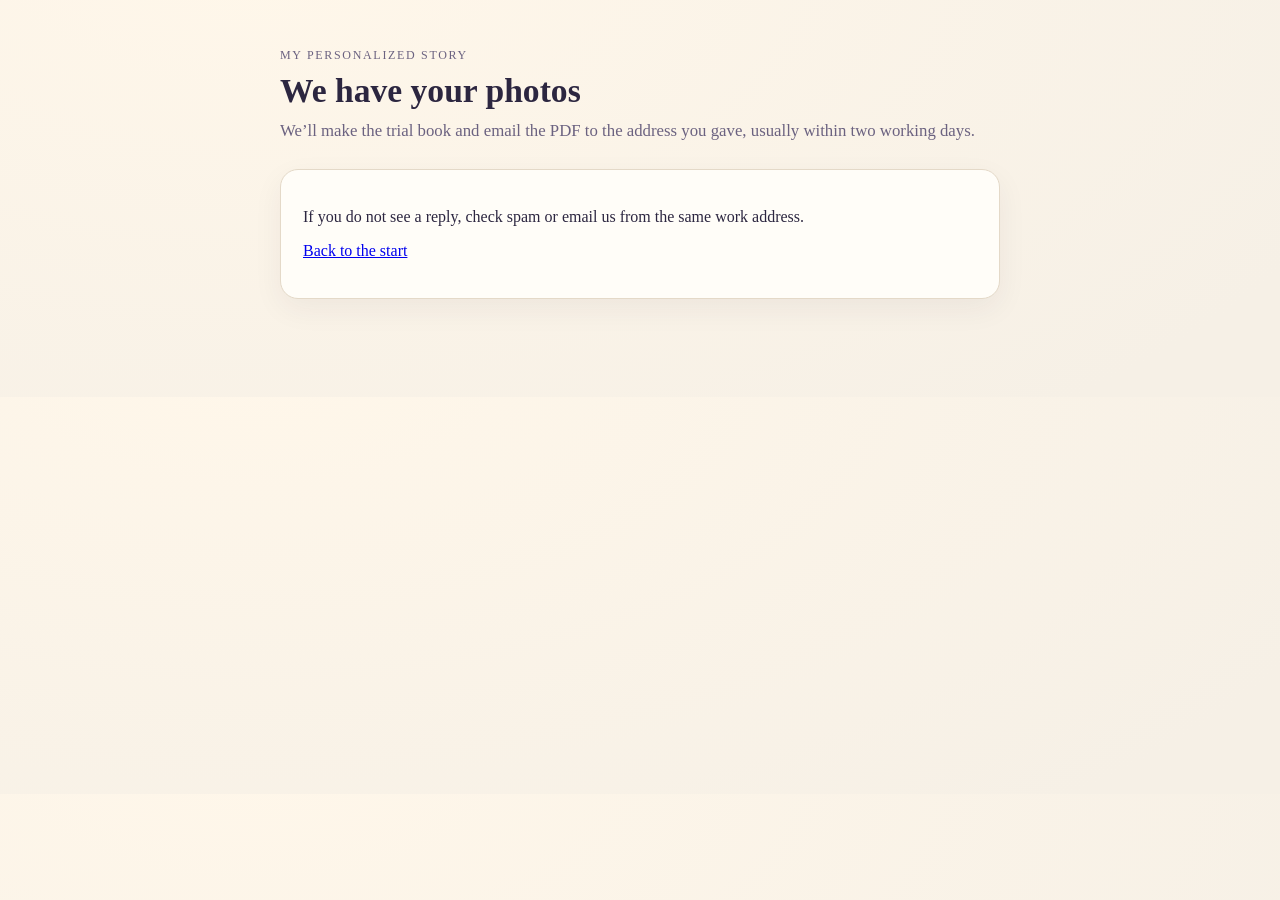
==== thanks.html @ f2f093f8 "Initial commit: personalised story trial form (Forminit)" ====
<!DOCTYPE html>
<html lang="en">
<head>
  <meta charset="UTF-8" />
  <meta name="viewport" content="width=device-width, initial-scale=1" />
  <title>Trial request sent</title>
  <link rel="stylesheet" href="styles.css" />
</head>
<body>
  <main class="wrap">
    <header>
      <p class="eyebrow">My Personalized Story</p>
      <h1>We have your photos</h1>
      <p class="lede">We’ll make the trial book and email the PDF to the address you gave, usually within two working days.</p>
    </header>
    <section class="card">
      <p>If you do not see a reply, check spam or email us from the same work address.</p>
      <p><a href="index.html">Back to the start</a></p>
    </section>
  </main>
</body>
</html>
---- styles.css ----
:root {
  --ink: #2c2640;
  --muted: #6b6280;
  --paper: #f6f0e6;
  --card: #fffdf8;
  --accent: #c45c26;
  --line: #e4d9c8;
}
* { box-sizing: border-box; }
body {
  margin: 0;
  font-family: Georgia, "Times New Roman", serif;
  background: radial-gradient(1200px 600px at 20% -10%, #fff7ea, var(--paper));
  color: var(--ink);
}
.wrap { max-width: 760px; margin: 0 auto; padding: 48px 20px 80px; }
header { margin-bottom: 28px; }
.eyebrow {
  letter-spacing: 0.14em;
  text-transform: uppercase;
  font-size: 0.75rem;
  color: var(--muted);
  margin: 0 0 8px;
}
h1 { font-weight: 700; font-size: 2.1rem; line-height: 1.2; margin: 0 0 10px; }
h2 { font-size: 1.35rem; margin: 0 0 10px; }
.lede { color: var(--muted); font-size: 1.05rem; margin: 0; }
.hint { color: var(--muted); font-size: 0.9rem; margin: -6px 0 16px; }
.card {
  background: var(--card);
  border: 1px solid var(--line);
  border-radius: 18px;
  padding: 22px;
  margin-bottom: 18px;
  box-shadow: 0 10px 30px rgba(44, 38, 64, 0.06);
}
label { display: block; font-size: 0.95rem; margin-bottom: 14px; }
input[type="text"],
input[type="email"],
input[type="file"],
select,
textarea {
  display: block;
  width: 100%;
  margin-top: 6px;
  padding: 10px 12px;
  border: 1px solid var(--line);
  border-radius: 10px;
  font: inherit;
  background: #fff;
}
textarea { min-height: 90px; resize: vertical; }
.row { display: grid; grid-template-columns: 1fr 1fr; gap: 16px; }
@media (max-width: 560px) {
  .row { grid-template-columns: 1fr; }
}
button {
  background: var(--accent);
  color: #fff;
  border: 0;
  border-radius: 999px;
  padding: 12px 22px;
  font: inherit;
  cursor: pointer;
}
button.secondary {
  background: #fff;
  color: var(--ink);
  border: 1px solid var(--line);
}
button:disabled { opacity: 0.55; cursor: wait; }
.step-nav {
  display: flex;
  flex-wrap: wrap;
  gap: 10px;
  margin: 8px 0 0;
}
.hidden { display: none !important; }
.cover-hero { margin: 8px 0 0; }
.cover-hero img {
  width: 100%;
  max-width: 420px;
  border-radius: 16px;
  border: 1px solid var(--line);
  display: block;
}
.character-card {
  border: 1px solid var(--line);
  border-radius: 14px;
  padding: 14px 14px 4px;
  margin-bottom: 12px;
  background: #fff;
}
.character-card h3 { margin: 0 0 10px; font-size: 1rem; }
.steps { display: grid; gap: 10px; margin: 14px 0 0; padding: 0; list-style: none; }
.steps li {
  background: #fff;
  border: 1px solid var(--line);
  border-radius: 12px;
  padding: 12px 14px;
}
.steps strong { display: block; }
footer {
  margin-top: 28px;
  color: var(--muted);
  font-size: 0.88rem;
}
footer a { color: var(--ink); }
.warn { color: #a33; }
.ok { color: #2f6b3a; }
.hp { position: absolute; left: -9999px; height: 0; overflow: hidden; }
.photo-status.warn { color: #a33; }
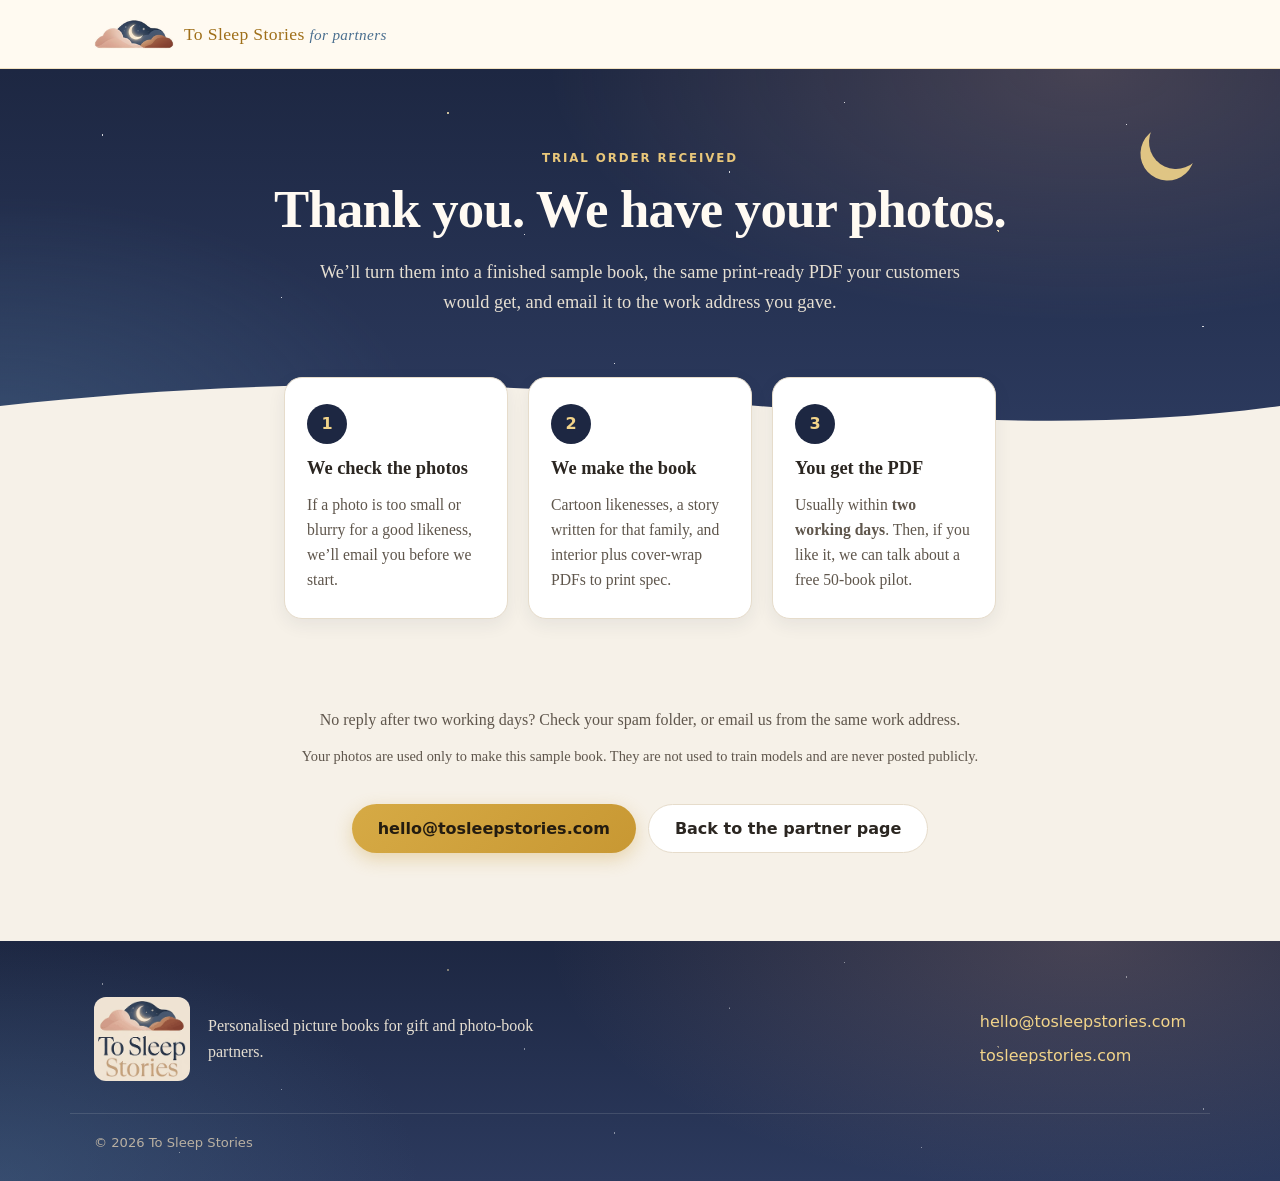
==== commit 15e54ef6: "Redesign as B2B partner pitch + trial page Hero, real sample gallery, how it works, why partner, ful" ====
--- a/thanks.html
+++ b/thanks.html
@@ -3,20 +3,78 @@
 <head>
   <meta charset="UTF-8" />
   <meta name="viewport" content="width=device-width, initial-scale=1" />
-  <title>Trial request sent</title>
+  <title>Trial order received | To Sleep Stories</title>
+  <meta name="robots" content="noindex" />
+  <meta name="theme-color" content="#1d2742" />
+  <link rel="icon" type="image/png" href="assets/logo.png" />
   <link rel="stylesheet" href="styles.css" />
 </head>
 <body>
-  <main class="wrap">
-    <header>
-      <p class="eyebrow">My Personalized Story</p>
-      <h1>We have your photos</h1>
-      <p class="lede">We’ll make the trial book and email the PDF to the address you gave, usually within two working days.</p>
-    </header>
-    <section class="card">
-      <p>If you do not see a reply, check spam or email us from the same work address.</p>
-      <p><a href="index.html">Back to the start</a></p>
+  <header class="topbar">
+    <div class="container topbar-inner">
+      <a class="brand" href="index.html" aria-label="To Sleep Stories for partners">
+        <img src="assets/logo-mark.png" alt="" width="80" height="30" />
+        <span>To Sleep Stories <em>for partners</em></span>
+      </a>
+    </div>
+  </header>
+
+  <main>
+    <section class="hero night thanks-hero">
+      <div class="stars" aria-hidden="true"></div>
+      <div class="container" style="position:relative">
+        <p class="eyebrow eyebrow-light">Trial order received</p>
+        <h1>Thank you. We have your photos.</h1>
+        <p class="hero-lede">We’ll turn them into a finished sample book, the same print-ready PDF your customers would get, and email it to the work address you gave.</p>
+      </div>
+      <svg class="hero-wave" viewBox="0 0 1440 60" preserveAspectRatio="none" aria-hidden="true"><path d="M0 60V28C240 4 480 0 720 18s480 40 720 10v32z" fill="#f6f1e8"/></svg>
+    </section>
+
+    <section class="thanks-steps container">
+      <ol class="steps">
+        <li>
+          <span class="step-num">1</span>
+          <h3>We check the photos</h3>
+          <p>If a photo is too small or blurry for a good likeness, we’ll email you before we start.</p>
+        </li>
+        <li>
+          <span class="step-num">2</span>
+          <h3>We make the book</h3>
+          <p>Cartoon likenesses, a story written for that family, and interior plus cover-wrap PDFs to print spec.</p>
+        </li>
+        <li>
+          <span class="step-num">3</span>
+          <h3>You get the PDF</h3>
+          <p>Usually within <strong>two working days</strong>. Then, if you like it, we can talk about a free 50-book pilot.</p>
+        </li>
+      </ol>
+    </section>
+
+    <section class="section">
+      <div class="container narrow" style="text-align:center">
+        <p class="muted">No reply after two working days? Check your spam folder, or email us from the same work address.</p>
+        <p class="muted small">Your photos are used only to make this sample book. They are not used to train models and are never posted publicly.</p>
+        <div class="thanks-actions">
+          <a class="btn btn-gold" href="mailto:hello@tosleepstories.com?subject=Trial%20order">hello@tosleepstories.com</a>
+          <a class="btn btn-outline" href="index.html">Back to the partner page</a>
+        </div>
+      </div>
     </section>
   </main>
+
+  <footer class="footer night">
+    <div class="stars stars-soft" aria-hidden="true"></div>
+    <div class="container footer-inner">
+      <div class="footer-brand">
+        <img src="assets/logo.png" alt="To Sleep Stories" width="96" height="84" />
+        <p>Personalised picture books for gift and photo-book partners.</p>
+      </div>
+      <div class="footer-links">
+        <a href="mailto:hello@tosleepstories.com">hello@tosleepstories.com</a>
+        <a href="https://tosleepstories.com">tosleepstories.com</a>
+      </div>
+    </div>
+    <p class="container footer-fine">© 2026 To Sleep Stories</p>
+  </footer>
 </body>
 </html>
--- a/styles.css
+++ b/styles.css
@@ -1,112 +1,366 @@
+/* To Sleep Stories: partner pitch + trial page. Plain CSS, no build step.
+   Brand palette from tosleepstories.com (cream, gold, slate blue) plus the logo's night sky. */
 :root {
-  --ink: #2c2640;
-  --muted: #6b6280;
-  --paper: #f6f0e6;
-  --card: #fffdf8;
-  --accent: #c45c26;
-  --line: #e4d9c8;
-}
+  --cream: #f6f1e8;
+  --paper: #fffaf2;
+  --card: #ffffff;
+  --ink: #2b2621;
+  --muted: #5f564c;
+  --gold: #c89833;
+  --gold-deep: #9f6f19;
+  --gold-soft: #f3e6c8;
+  --slate: #4b6f8f;
+  --night: #1d2742;
+  --night-2: #2c3a5e;
+  --rose: #d9a38f;
+  --line: #e6dccb;
+  --radius: 18px;
+  --shadow: 0 18px 40px rgba(29, 39, 66, 0.10);
+  --shadow-sm: 0 6px 18px rgba(29, 39, 66, 0.07);
+  --serif: Georgia, "Times New Roman", serif;
+  --sans: system-ui, -apple-system, "Segoe UI", Roboto, "Helvetica Neue", Arial, sans-serif;
+}
+
 * { box-sizing: border-box; }
+html { scroll-behavior: smooth; scroll-padding-top: 84px; }
+@media (prefers-reduced-motion: reduce) { html { scroll-behavior: auto; } }
 body {
   margin: 0;
-  font-family: Georgia, "Times New Roman", serif;
-  background: radial-gradient(1200px 600px at 20% -10%, #fff7ea, var(--paper));
+  font-family: var(--serif);
+  background: var(--cream);
   color: var(--ink);
-}
-.wrap { max-width: 760px; margin: 0 auto; padding: 48px 20px 80px; }
-header { margin-bottom: 28px; }
+  line-height: 1.6;
+  -webkit-font-smoothing: antialiased;
+}
+img { max-width: 100%; height: auto; display: block; }
+a { color: var(--gold-deep); }
+h1, h2, h3 { line-height: 1.18; margin: 0 0 12px; font-weight: 700; }
+h2 { font-size: clamp(1.7rem, 3.4vw, 2.4rem); color: var(--ink); letter-spacing: -0.01em; }
+h3 { font-size: 1.15rem; }
+p { margin: 0 0 12px; }
+.container { width: 100%; max-width: 1140px; margin: 0 auto; padding: 0 24px; }
+.narrow { max-width: 820px; }
+.small { font-size: 0.9rem; }
+.muted { color: var(--muted); }
+.skip { position: absolute; left: -9999px; }
+.skip:focus { left: 12px; top: 12px; z-index: 200; background: #fff; padding: 8px 12px; border-radius: 8px; }
+:focus-visible { outline: 3px solid var(--gold); outline-offset: 2px; }
+
 .eyebrow {
-  letter-spacing: 0.14em;
+  font-family: var(--sans);
+  letter-spacing: 0.16em;
   text-transform: uppercase;
-  font-size: 0.75rem;
-  color: var(--muted);
-  margin: 0 0 8px;
-}
-h1 { font-weight: 700; font-size: 2.1rem; line-height: 1.2; margin: 0 0 10px; }
-h2 { font-size: 1.35rem; margin: 0 0 10px; }
-.lede { color: var(--muted); font-size: 1.05rem; margin: 0; }
-.hint { color: var(--muted); font-size: 0.9rem; margin: -6px 0 16px; }
-.card {
-  background: var(--card);
-  border: 1px solid var(--line);
-  border-radius: 18px;
-  padding: 22px;
-  margin-bottom: 18px;
-  box-shadow: 0 10px 30px rgba(44, 38, 64, 0.06);
-}
-label { display: block; font-size: 0.95rem; margin-bottom: 14px; }
-input[type="text"],
-input[type="email"],
-input[type="file"],
-select,
-textarea {
-  display: block;
-  width: 100%;
-  margin-top: 6px;
-  padding: 10px 12px;
-  border: 1px solid var(--line);
-  border-radius: 10px;
-  font: inherit;
-  background: #fff;
-}
-textarea { min-height: 90px; resize: vertical; }
-.row { display: grid; grid-template-columns: 1fr 1fr; gap: 16px; }
-@media (max-width: 560px) {
-  .row { grid-template-columns: 1fr; }
-}
-button {
-  background: var(--accent);
-  color: #fff;
+  font-size: 0.74rem;
+  font-weight: 600;
+  color: var(--gold-deep);
+  margin: 0 0 10px;
+}
+.eyebrow-light { color: #e9c77a; }
+
+/* ---- Buttons ---- */
+.btn, button {
+  display: inline-flex;
+  align-items: center;
+  justify-content: center;
+  gap: 8px;
+  font-family: var(--sans);
+  font-weight: 600;
+  font-size: 1rem;
+  line-height: 1.2;
+  padding: 14px 26px;
+  border-radius: 999px;
   border: 0;
-  border-radius: 999px;
-  padding: 12px 22px;
-  font: inherit;
   cursor: pointer;
-}
+  text-decoration: none;
+  transition: transform .15s ease, box-shadow .15s ease, background .15s ease;
+}
+.btn-gold, button {
+  background: linear-gradient(135deg, #d6aa45, var(--gold));
+  color: #241c10;
+  box-shadow: 0 6px 18px rgba(200, 152, 51, 0.32);
+}
+.btn-gold:hover, button:hover { transform: translateY(-1px); box-shadow: 0 10px 24px rgba(200, 152, 51, 0.4); }
+.btn-ghost {
+  background: rgba(255, 255, 255, 0.06);
+  color: #fffaf2;
+  border: 1px solid rgba(255, 250, 242, 0.45);
+}
+.btn-ghost:hover { background: rgba(255, 255, 255, 0.14); }
+.btn-sm { padding: 10px 18px; font-size: 0.9rem; }
 button.secondary {
   background: #fff;
   color: var(--ink);
   border: 1px solid var(--line);
-}
-button:disabled { opacity: 0.55; cursor: wait; }
-.step-nav {
-  display: flex;
-  flex-wrap: wrap;
-  gap: 10px;
-  margin: 8px 0 0;
-}
+  box-shadow: none;
+}
+button:disabled { opacity: 0.55; cursor: wait; transform: none; }
+
+/* ---- Top bar ---- */
+.topbar {
+  position: sticky; top: 0; z-index: 100;
+  background: rgba(255, 250, 242, 0.95);
+  backdrop-filter: blur(10px);
+  border-bottom: 1px solid rgba(200, 152, 51, 0.25);
+}
+.topbar-inner { display: flex; align-items: center; gap: 24px; height: 68px; }
+.brand { display: flex; align-items: center; gap: 10px; text-decoration: none; color: var(--gold-deep); }
+.brand img { height: 30px; width: auto; }
+.brand span { font-size: 1.1rem; letter-spacing: 0.02em; }
+.brand em { font-style: italic; color: var(--slate); font-size: 0.95rem; }
+.topnav { display: flex; gap: 22px; margin-left: auto; font-family: var(--sans); font-size: 0.92rem; }
+.topnav a { color: var(--ink); text-decoration: none; opacity: 0.85; }
+.topnav a:hover { color: var(--gold-deep); opacity: 1; }
+@media (max-width: 860px) {
+  .topnav { display: none; }
+  .topbar .btn-sm { margin-left: auto; }
+}
+.brand span, .topbar .btn-sm { white-space: nowrap; }
+@media (max-width: 480px) {
+  .brand em { display: none; }
+  .topbar-inner { gap: 10px; padding: 0 16px; height: 60px; }
+  .brand { gap: 8px; }
+  .brand img { height: 24px; }
+  .brand span { font-size: 1rem; }
+  .topbar .btn-sm { padding: 8px 14px; font-size: 0.85rem; }
+}
+
+/* ---- Night sections (hero, pilot, footer) ---- */
+.night {
+  position: relative;
+  color: #f5efe4;
+  background:
+    radial-gradient(900px 420px at 85% 0%, rgba(217, 163, 143, 0.22), transparent 60%),
+    radial-gradient(700px 400px at 0% 100%, rgba(75, 111, 143, 0.35), transparent 60%),
+    linear-gradient(180deg, var(--night) 0%, var(--night-2) 100%);
+  overflow: hidden;
+}
+.night h1, .night h2 { color: #fffaf2; }
+.stars {
+  position: absolute; inset: 0; pointer-events: none; opacity: 0.8;
+  background-image:
+    radial-gradient(1.6px 1.6px at 8% 18%, #fff 50%, transparent 51%),
+    radial-gradient(1.2px 1.2px at 22% 62%, #fff 50%, transparent 51%),
+    radial-gradient(1.8px 1.8px at 35% 12%, #f7e3b0 50%, transparent 51%),
+    radial-gradient(1.2px 1.2px at 48% 80%, #fff 50%, transparent 51%),
+    radial-gradient(1.4px 1.4px at 57% 28%, #fff 50%, transparent 51%),
+    radial-gradient(1.2px 1.2px at 66% 9%, #fff 50%, transparent 51%),
+    radial-gradient(2px 2px at 78% 44%, #f7e3b0 50%, transparent 51%),
+    radial-gradient(1.2px 1.2px at 88% 15%, #fff 50%, transparent 51%),
+    radial-gradient(1.5px 1.5px at 94% 70%, #fff 50%, transparent 51%),
+    radial-gradient(1.2px 1.2px at 14% 88%, #fff 50%, transparent 51%),
+    radial-gradient(1.3px 1.3px at 41% 45%, #fff 50%, transparent 51%),
+    radial-gradient(1.1px 1.1px at 72% 86%, #fff 50%, transparent 51%);
+}
+.stars-soft { opacity: 0.45; }
+
+/* ---- Hero ---- */
+.hero { padding: 72px 0 110px; }
+.hero::after { /* crescent moon */
+  content: ""; position: absolute; top: 46px; right: 6%;
+  width: 54px; height: 54px; border-radius: 50%;
+  box-shadow: -12px 8px 0 0 #f2d48a;
+  transform: rotate(-20deg);
+  opacity: 0.9;
+}
+.hero-grid { position: relative; display: grid; grid-template-columns: 1.1fr 0.9fr; gap: 56px; align-items: center; }
+.hero h1 { font-size: clamp(2.1rem, 4.6vw, 3.3rem); letter-spacing: -0.015em; margin-bottom: 18px; }
+.hero-lede { font-size: 1.15rem; color: #e6dfd2; max-width: 36em; margin-bottom: 28px; }
+.cta-row { display: flex; flex-wrap: wrap; gap: 12px; margin-bottom: 28px; }
+.chips { list-style: none; margin: 0; padding: 0; display: flex; flex-wrap: wrap; gap: 8px; font-family: var(--sans); font-size: 0.85rem; }
+.chips li { padding: 6px 12px; border-radius: 999px; background: rgba(255, 250, 242, 0.08); border: 1px solid rgba(233, 199, 122, 0.35); color: #f3e7cf; }
+.hero-art { position: relative; justify-self: center; width: min(440px, 100%); }
+.book {
+  margin: 0; border-radius: 6px 14px 14px 6px; overflow: hidden;
+  box-shadow: -10px 0 0 -4px rgba(0,0,0,0.12) inset, 0 30px 60px rgba(0, 0, 0, 0.45), 0 0 0 1px rgba(255,255,255,0.08);
+  transform: rotate(2deg);
+  position: relative;
+}
+.book::before { /* spine shading */
+  content: ""; position: absolute; inset: 0 auto 0 0; width: 18px;
+  background: linear-gradient(90deg, rgba(0,0,0,0.28), rgba(0,0,0,0)); z-index: 1;
+}
+.cast-card {
+  position: absolute; left: -36px; bottom: -28px;
+  display: flex; align-items: center; gap: 0;
+  background: var(--paper); color: var(--ink);
+  border-radius: 999px; padding: 8px 18px 8px 8px;
+  box-shadow: 0 14px 30px rgba(0,0,0,0.3);
+  font-family: var(--sans); font-size: 0.85rem; line-height: 1.25;
+}
+.cast-card img { width: 48px; height: 48px; border-radius: 50%; border: 3px solid var(--paper); margin-right: -10px; object-fit: cover; }
+.cast-card span { margin-left: 20px; font-weight: 600; }
+.cast-card small { font-weight: 400; color: var(--muted); }
+.hero-wave { position: absolute; left: 0; right: 0; bottom: -1px; width: 100%; height: 60px; }
+
+@media (max-width: 560px) {
+  .cta-row .btn { flex: 1 1 100%; }
+}
+@media (max-width: 900px) {
+  .hero { padding: 48px 0 96px; }
+  .hero-grid { grid-template-columns: 1fr; gap: 48px; }
+  .hero-art { width: min(360px, 88%); }
+  .cast-card { left: -14px; }
+  .hero::after { top: 22px; right: 22px; width: 40px; height: 40px; box-shadow: -9px 6px 0 0 #f2d48a; }
+}
+
+/* ---- Sections ---- */
+.section { padding: 88px 0; }
+.section-alt { background: var(--paper); border-top: 1px solid var(--line); border-bottom: 1px solid var(--line); }
+.section-head { max-width: 720px; margin: 0 auto 44px; text-align: center; }
+.section-head h2::after {
+  content: ""; display: block; width: 56px; height: 2px; background: var(--gold); margin: 16px auto 0; border-radius: 2px;
+}
+.section-lede { color: var(--muted); font-size: 1.08rem; }
+@media (max-width: 640px) { .section { padding: 64px 0; } .section-head { margin-bottom: 32px; } }
+
+/* ---- Samples ---- */
+.likeness {
+  display: grid; grid-template-columns: 0.85fr 1.15fr; gap: 40px; align-items: center;
+  background: var(--card); border: 1px solid var(--line); border-radius: var(--radius);
+  padding: 32px; box-shadow: var(--shadow-sm); margin-bottom: 40px;
+}
+.likeness-row { list-style: none; margin: 0; padding: 0; display: grid; grid-template-columns: repeat(3, 1fr); gap: 16px; }
+.likeness-row li { text-align: center; font-family: var(--sans); font-size: 0.85rem; color: var(--muted); }
+.likeness-row img { border-radius: 16px; border: 1px solid var(--line); margin-bottom: 8px; aspect-ratio: 1; object-fit: cover; width: 100%; }
+.spread { margin: 0 0 40px; }
+.spread img { border-radius: 12px; box-shadow: var(--shadow); border: 1px solid var(--line); width: 100%; }
+.spread figcaption, .covers figcaption { font-family: var(--sans); font-size: 0.88rem; color: var(--muted); margin-top: 12px; text-align: center; }
+.covers { list-style: none; margin: 0; padding: 0; display: grid; grid-template-columns: repeat(4, 1fr); gap: 22px; }
+.covers figure { margin: 0; }
+.covers img { border-radius: 4px 10px 10px 4px; box-shadow: var(--shadow); transition: transform .2s ease; }
+.covers img:hover { transform: translateY(-4px) rotate(-0.6deg); }
+@media (max-width: 900px) {
+  .likeness { grid-template-columns: 1fr; gap: 22px; padding: 24px; }
+  .covers { grid-template-columns: repeat(2, 1fr); gap: 16px; }
+}
+
+/* ---- Steps ---- */
+.steps { list-style: none; margin: 0; padding: 0; display: grid; grid-template-columns: repeat(4, 1fr); gap: 20px; counter-reset: s; }
+.steps li { background: var(--card); border: 1px solid var(--line); border-radius: var(--radius); padding: 26px 22px; box-shadow: var(--shadow-sm); position: relative; }
+.steps p { color: var(--muted); margin: 0; font-size: 0.98rem; }
+.step-num {
+  display: inline-grid; place-items: center; width: 40px; height: 40px; border-radius: 50%;
+  background: var(--night); color: #f2d48a; font-family: var(--sans); font-weight: 700; margin-bottom: 14px;
+}
+.note-line { text-align: center; margin: 32px 0 0; font-size: 1.08rem; color: var(--slate); }
+.note-line strong { color: var(--ink); }
+@media (max-width: 960px) { .steps { grid-template-columns: repeat(2, 1fr); } }
+@media (max-width: 560px) { .steps { grid-template-columns: 1fr; } }
+
+/* ---- Features ---- */
+.features { display: grid; grid-template-columns: repeat(3, 1fr); gap: 22px; }
+.features article { padding: 26px; border-radius: var(--radius); background: var(--card); border: 1px solid var(--line); box-shadow: var(--shadow-sm); }
+.features p { color: var(--muted); margin: 0; }
+.f-icon {
+  display: inline-grid; place-items: center; width: 44px; height: 44px; border-radius: 12px;
+  background: var(--gold-soft); color: var(--gold-deep); font-size: 1.25rem; margin-bottom: 14px; font-family: var(--sans);
+}
+@media (max-width: 900px) { .features { grid-template-columns: repeat(2, 1fr); } }
+@media (max-width: 560px) { .features { grid-template-columns: 1fr; } }
+
+/* ---- Fulfilment ---- */
+.options { display: grid; grid-template-columns: 1.15fr 0.85fr; gap: 24px; align-items: stretch; }
+.option { background: var(--card); border: 1px solid var(--line); border-radius: var(--radius); padding: 32px; box-shadow: var(--shadow-sm); }
+.option-main { border: 2px solid var(--gold); }
+.option-tag { display: inline-block; font-family: var(--sans); font-size: 0.75rem; font-weight: 700; letter-spacing: 0.1em; text-transform: uppercase; color: #241c10; background: var(--gold-soft); padding: 4px 10px; border-radius: 999px; }
+.option-tag-muted { background: #e4ebf2; color: #2f4a63; }
+.option h3 { font-size: 1.5rem; margin-top: 6px; }
+.option > p { color: var(--muted); }
+.ticks { list-style: none; padding: 0; margin: 16px 0 0; }
+.ticks li { position: relative; padding-left: 28px; margin-bottom: 10px; }
+.ticks li::before { content: "✓"; position: absolute; left: 0; top: 0; color: var(--gold-deep); font-weight: 700; font-family: var(--sans); }
+.text-link { display: inline-block; margin-top: 10px; font-family: var(--sans); font-weight: 600; text-decoration: none; }
+.text-link:hover { text-decoration: underline; }
+@media (max-width: 820px) { .options { grid-template-columns: 1fr; } .option { padding: 24px; } }
+
+/* ---- Pilot ---- */
+.pilot { padding: 80px 0; }
+.pilot-grid { position: relative; display: grid; grid-template-columns: 0.8fr 1.2fr; gap: 48px; align-items: center; }
+.pilot h2 { font-size: clamp(1.8rem, 3.6vw, 2.6rem); }
+.pilot-lede { color: #e6dfd2; font-size: 1.1rem; }
+.pilot-terms { list-style: none; margin: 0; padding: 26px 30px; background: rgba(255, 250, 242, 0.06); border: 1px solid rgba(233, 199, 122, 0.3); border-radius: var(--radius); }
+.pilot-terms li { padding: 9px 0 9px 28px; position: relative; border-bottom: 1px solid rgba(255, 250, 242, 0.1); color: #f1eadf; }
+.pilot-terms li:last-child { border-bottom: 0; }
+.pilot-terms li::before { content: "☾"; position: absolute; left: 0; top: 9px; color: #f2d48a; }
+.pilot-terms strong { color: #fff; }
+.muted-light { color: #cfc6b8 !important; font-size: 0.95rem; }
+@media (max-width: 820px) { .pilot-grid { grid-template-columns: 1fr; gap: 20px; } .pilot-terms { padding: 18px 20px; } }
+
+/* ---- Privacy ---- */
+.privacy { display: grid; grid-template-columns: 72px 1fr; gap: 28px; max-width: 900px; margin: 0 auto; background: var(--card); border: 1px solid var(--line); border-radius: var(--radius); padding: 40px; box-shadow: var(--shadow-sm); }
+.privacy-badge { width: 72px; height: 72px; border-radius: 20px; display: grid; place-items: center; background: #e4ebf2; color: var(--slate); }
+.privacy-list { padding-left: 20px; margin: 8px 0 14px; }
+.privacy-list li { margin-bottom: 8px; }
+@media (max-width: 640px) { .privacy { grid-template-columns: 1fr; padding: 26px 22px; gap: 14px; } .privacy-badge { width: 56px; height: 56px; } }
+
+/* ---- Trial form ---- */
+.trial-grid { display: grid; grid-template-columns: 0.8fr 1.2fr; gap: 48px; align-items: start; }
+.trial-intro { position: sticky; top: 100px; }
+.mini-steps { margin: 22px 0; padding: 0; list-style: none; counter-reset: m; }
+.mini-steps li { counter-increment: m; position: relative; padding: 0 0 14px 44px; }
+.mini-steps li::before {
+  content: counter(m); position: absolute; left: 0; top: -2px; width: 30px; height: 30px; border-radius: 50%;
+  display: grid; place-items: center; background: var(--gold-soft); color: var(--gold-deep); font-family: var(--sans); font-weight: 700; font-size: 0.9rem;
+}
+.photo-tip { background: #e9eff5; border-left: 4px solid var(--slate); border-radius: 0 12px 12px 0; padding: 14px 18px; }
+.photo-tip p { margin: 4px 0 0; color: #34495c; font-size: 0.95rem; }
+.form-card { background: var(--card); border: 1px solid var(--line); border-radius: 22px; padding: 34px; box-shadow: var(--shadow); }
+.form-title { font-size: 1.4rem; margin-bottom: 20px; }
+@media (max-width: 900px) {
+  .trial-grid { grid-template-columns: 1fr; gap: 28px; }
+  .trial-intro { position: static; }
+  .form-card { padding: 22px 18px; }
+}
+
+label { display: block; font-family: var(--sans); font-size: 0.92rem; font-weight: 600; color: var(--ink); margin-bottom: 16px; }
+input[type="text"], input[type="email"], input[type="file"], select, textarea {
+  display: block; width: 100%; margin-top: 6px; padding: 12px 14px;
+  border: 1px solid #d8ccb8; border-radius: 12px; font: inherit; font-weight: 400;
+  background: #fffdf9; color: var(--ink);
+  transition: border-color .15s, box-shadow .15s;
+}
+input[type="file"] { padding: 10px; background: var(--paper); border-style: dashed; }
+input:focus, select:focus, textarea:focus { outline: none; border-color: var(--gold); box-shadow: 0 0 0 3px rgba(200, 152, 51, 0.22); }
+textarea { min-height: 96px; resize: vertical; }
+.row { display: grid; grid-template-columns: 1fr 1fr; gap: 16px; }
+@media (max-width: 560px) { .row { grid-template-columns: 1fr; gap: 0; } }
+.hint { font-family: var(--sans); color: var(--muted); font-size: 0.86rem; margin: -8px 0 16px; }
+#form-status.hint { margin-top: 14px; }
+.step-nav { display: flex; flex-wrap: wrap; gap: 10px; margin: 8px 0 0; }
 .hidden { display: none !important; }
-.cover-hero { margin: 8px 0 0; }
-.cover-hero img {
-  width: 100%;
-  max-width: 420px;
-  border-radius: 16px;
-  border: 1px solid var(--line);
-  display: block;
-}
-.character-card {
-  border: 1px solid var(--line);
-  border-radius: 14px;
-  padding: 14px 14px 4px;
-  margin-bottom: 12px;
-  background: #fff;
-}
-.character-card h3 { margin: 0 0 10px; font-size: 1rem; }
-.steps { display: grid; gap: 10px; margin: 14px 0 0; padding: 0; list-style: none; }
-.steps li {
-  background: #fff;
-  border: 1px solid var(--line);
-  border-radius: 12px;
-  padding: 12px 14px;
-}
-.steps strong { display: block; }
-footer {
-  margin-top: 28px;
-  color: var(--muted);
-  font-size: 0.88rem;
-}
-footer a { color: var(--ink); }
-.warn { color: #a33; }
+.character-card { border: 1px solid var(--line); border-radius: 16px; padding: 18px 18px 6px; margin-bottom: 14px; background: var(--paper); }
+.character-card h3 { margin: 0 0 12px; font-size: 1.05rem; }
+#person-progress { margin-bottom: 12px; }
+.warn { color: #a3261b; }
 .ok { color: #2f6b3a; }
 .hp { position: absolute; left: -9999px; height: 0; overflow: hidden; }
-.photo-status.warn { color: #a33; }
+.photo-status.warn { color: #a3261b; }
+code { background: var(--gold-soft); padding: 1px 5px; border-radius: 4px; }
+
+/* ---- FAQ ---- */
+.faq details { background: var(--card); border: 1px solid var(--line); border-radius: 14px; margin-bottom: 12px; box-shadow: var(--shadow-sm); }
+.faq summary { cursor: pointer; list-style: none; padding: 18px 52px 18px 22px; font-weight: 700; font-size: 1.05rem; position: relative; }
+.faq summary::-webkit-details-marker { display: none; }
+.faq summary::after { content: "+"; position: absolute; right: 22px; top: 50%; transform: translateY(-50%); font-family: var(--sans); font-size: 1.4rem; color: var(--gold-deep); }
+.faq details[open] summary::after { content: "–"; }
+.faq details p { padding: 0 22px 18px; margin: 0; color: var(--muted); }
+
+/* ---- Footer ---- */
+.footer { padding: 56px 0 28px; }
+.footer-inner { position: relative; display: flex; justify-content: space-between; gap: 32px; flex-wrap: wrap; align-items: center; }
+.footer-brand { display: flex; gap: 18px; align-items: center; max-width: 460px; }
+.footer-brand img { width: 96px; border-radius: 12px; }
+.footer-brand p { margin: 0; color: #e6dfd2; }
+.footer-links { display: flex; flex-direction: column; gap: 8px; font-family: var(--sans); }
+.footer-links a { color: #f2d48a; text-decoration: none; }
+.footer-links a:hover { text-decoration: underline; }
+.footer-fine { position: relative; margin-top: 32px; padding-top: 18px; border-top: 1px solid rgba(255, 250, 242, 0.12); font-family: var(--sans); font-size: 0.82rem; color: #b9b0a2; }
+
+/* ---- Thanks page ---- */
+.thanks-hero { padding: 80px 0 110px; text-align: center; }
+.thanks-hero .hero-lede { margin: 0 auto 10px; }
+.thanks-steps { max-width: 760px; margin: -60px auto 0; position: relative; }
+.thanks-steps .steps { grid-template-columns: repeat(3, 1fr); }
+@media (max-width: 760px) { .thanks-steps .steps { grid-template-columns: 1fr; } }
+.thanks-actions { display: flex; flex-wrap: wrap; justify-content: center; gap: 12px; margin-top: 36px; }
+.btn-outline { background: #fff; color: var(--ink); border: 1px solid var(--line); }
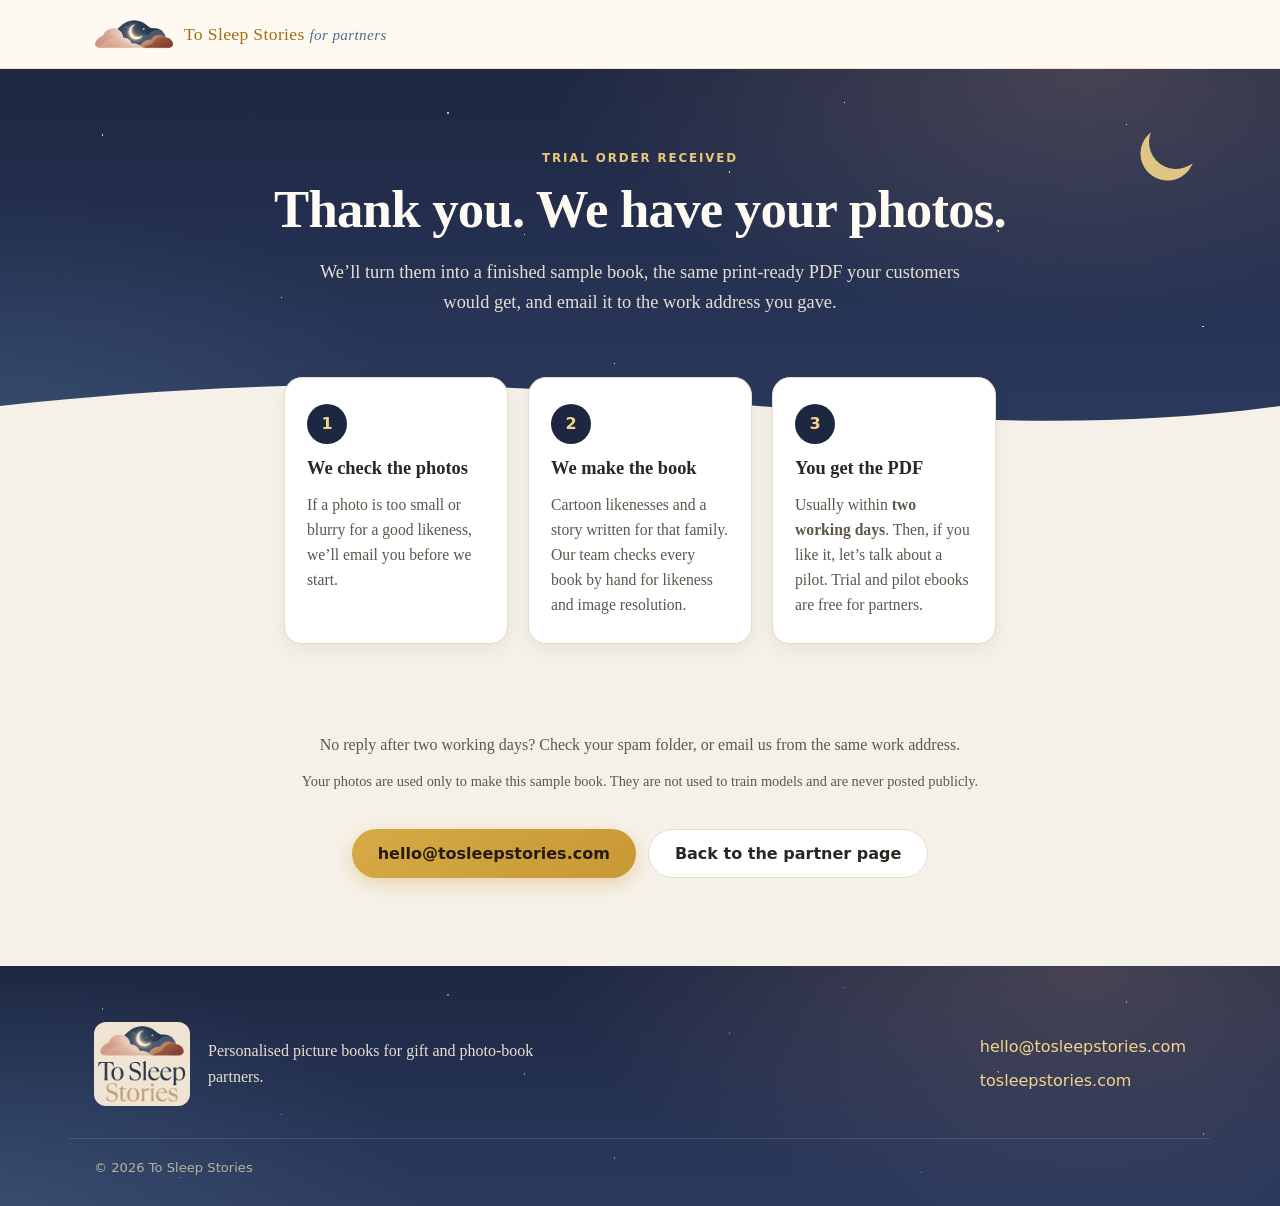
==== commit f2478d6e: "Apply Ivo's decisions: no public pricing, free trial ebooks, softer print option, cover-preview flow" ====
--- a/thanks.html
+++ b/thanks.html
@@ -40,12 +40,12 @@
         <li>
           <span class="step-num">2</span>
           <h3>We make the book</h3>
-          <p>Cartoon likenesses, a story written for that family, and interior plus cover-wrap PDFs to print spec.</p>
+          <p>Cartoon likenesses and a story written for that family. Our team checks every book by hand for likeness and image resolution.</p>
         </li>
         <li>
           <span class="step-num">3</span>
           <h3>You get the PDF</h3>
-          <p>Usually within <strong>two working days</strong>. Then, if you like it, we can talk about a free 50-book pilot.</p>
+          <p>Usually within <strong>two working days</strong>. Then, if you like it, let’s talk about a pilot. Trial and pilot ebooks are free for partners.</p>
         </li>
       </ol>
     </section>
--- a/styles.css
+++ b/styles.css
@@ -364,3 +364,5 @@
 @media (max-width: 760px) { .thanks-steps .steps { grid-template-columns: 1fr; } }
 .thanks-actions { display: flex; flex-wrap: wrap; justify-content: center; gap: 12px; margin-top: 36px; }
 .btn-outline { background: #fff; color: var(--ink); border: 1px solid var(--line); }
+.pilot-link { color: #f2d48a; font-family: var(--sans); font-weight: 600; text-decoration: none; white-space: nowrap; }
+.pilot-link:hover { text-decoration: underline; }
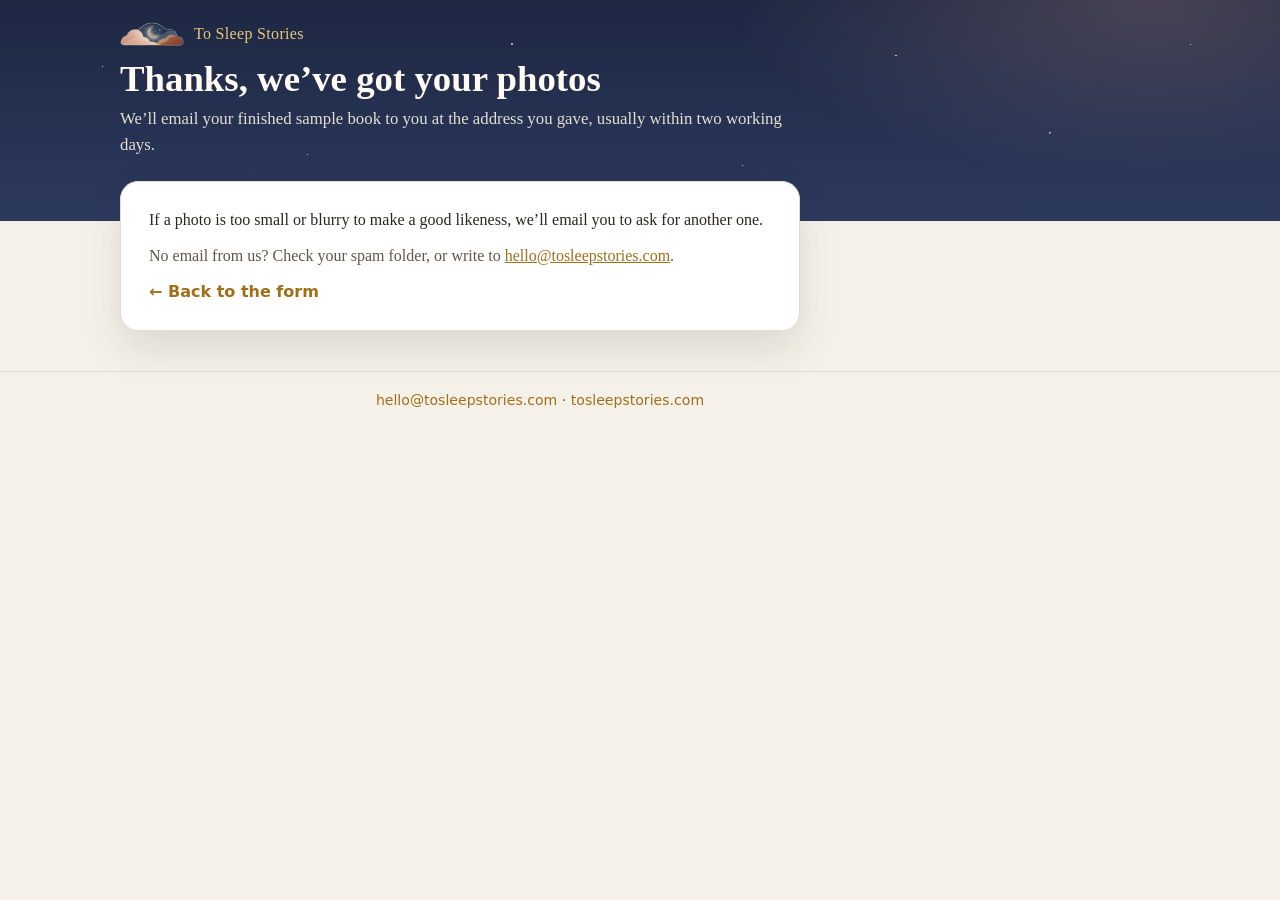
==== commit 0ca8bd41: "Simplify to a form-first sample request page Compact header, form at the top (character count asked " ====
--- a/thanks.html
+++ b/thanks.html
@@ -3,78 +3,32 @@
 <head>
   <meta charset="UTF-8" />
   <meta name="viewport" content="width=device-width, initial-scale=1" />
-  <title>Trial order received | To Sleep Stories</title>
+  <title>Thanks, we’ve got your photos | To Sleep Stories</title>
   <meta name="robots" content="noindex" />
   <meta name="theme-color" content="#1d2742" />
   <link rel="icon" type="image/png" href="assets/logo.png" />
   <link rel="stylesheet" href="styles.css" />
 </head>
 <body>
-  <header class="topbar">
-    <div class="container topbar-inner">
-      <a class="brand" href="index.html" aria-label="To Sleep Stories for partners">
-        <img src="assets/logo-mark.png" alt="" width="80" height="30" />
-        <span>To Sleep Stories <em>for partners</em></span>
-      </a>
+  <header class="masthead night">
+    <div class="stars" aria-hidden="true"></div>
+    <div class="container masthead-inner">
+      <p class="brand"><img src="assets/logo-mark.png" alt="" width="64" height="24" /><span>To Sleep Stories</span></p>
+      <h1>Thanks, we’ve got your photos</h1>
+      <p class="lede">We’ll email your finished sample book to you at the address you gave, usually within two working days.</p>
     </div>
   </header>
 
-  <main>
-    <section class="hero night thanks-hero">
-      <div class="stars" aria-hidden="true"></div>
-      <div class="container" style="position:relative">
-        <p class="eyebrow eyebrow-light">Trial order received</p>
-        <h1>Thank you. We have your photos.</h1>
-        <p class="hero-lede">We’ll turn them into a finished sample book, the same print-ready PDF your customers would get, and email it to the work address you gave.</p>
-      </div>
-      <svg class="hero-wave" viewBox="0 0 1440 60" preserveAspectRatio="none" aria-hidden="true"><path d="M0 60V28C240 4 480 0 720 18s480 40 720 10v32z" fill="#f6f1e8"/></svg>
-    </section>
-
-    <section class="thanks-steps container">
-      <ol class="steps">
-        <li>
-          <span class="step-num">1</span>
-          <h3>We check the photos</h3>
-          <p>If a photo is too small or blurry for a good likeness, we’ll email you before we start.</p>
-        </li>
-        <li>
-          <span class="step-num">2</span>
-          <h3>We make the book</h3>
-          <p>Cartoon likenesses and a story written for that family. Our team checks every book by hand for likeness and image resolution.</p>
-        </li>
-        <li>
-          <span class="step-num">3</span>
-          <h3>You get the PDF</h3>
-          <p>Usually within <strong>two working days</strong>. Then, if you like it, let’s talk about a pilot. Trial and pilot ebooks are free for partners.</p>
-        </li>
-      </ol>
-    </section>
-
-    <section class="section">
-      <div class="container narrow" style="text-align:center">
-        <p class="muted">No reply after two working days? Check your spam folder, or email us from the same work address.</p>
-        <p class="muted small">Your photos are used only to make this sample book. They are not used to train models and are never posted publicly.</p>
-        <div class="thanks-actions">
-          <a class="btn btn-gold" href="mailto:hello@tosleepstories.com?subject=Trial%20order">hello@tosleepstories.com</a>
-          <a class="btn btn-outline" href="index.html">Back to the partner page</a>
-        </div>
-      </div>
-    </section>
+  <main class="container thanks">
+    <div class="form-card">
+      <p>If a photo is too small or blurry to make a good likeness, we’ll email you to ask for another one.</p>
+      <p class="muted">No email from us? Check your spam folder, or write to <a href="mailto:hello@tosleepstories.com">hello@tosleepstories.com</a>.</p>
+      <p><a class="btn-link" href="index.html">← Back to the form</a></p>
+    </div>
   </main>
 
-  <footer class="footer night">
-    <div class="stars stars-soft" aria-hidden="true"></div>
-    <div class="container footer-inner">
-      <div class="footer-brand">
-        <img src="assets/logo.png" alt="To Sleep Stories" width="96" height="84" />
-        <p>Personalised picture books for gift and photo-book partners.</p>
-      </div>
-      <div class="footer-links">
-        <a href="mailto:hello@tosleepstories.com">hello@tosleepstories.com</a>
-        <a href="https://tosleepstories.com">tosleepstories.com</a>
-      </div>
-    </div>
-    <p class="container footer-fine">© 2026 To Sleep Stories</p>
+  <footer class="footer">
+    <p class="container"><a href="mailto:hello@tosleepstories.com">hello@tosleepstories.com</a> · <a href="https://tosleepstories.com">tosleepstories.com</a></p>
   </footer>
 </body>
 </html>
--- a/styles.css
+++ b/styles.css
@@ -1,368 +1,110 @@
-/* To Sleep Stories: partner pitch + trial page. Plain CSS, no build step.
-   Brand palette from tosleepstories.com (cream, gold, slate blue) plus the logo's night sky. */
+/* To Sleep Stories: free sample storybook request. Plain CSS, no build step.
+   Palette from tosleepstories.com (cream, gold, slate) plus the logo's night sky. */
 :root {
   --cream: #f6f1e8;
   --paper: #fffaf2;
-  --card: #ffffff;
   --ink: #2b2621;
   --muted: #5f564c;
   --gold: #c89833;
   --gold-deep: #9f6f19;
   --gold-soft: #f3e6c8;
-  --slate: #4b6f8f;
   --night: #1d2742;
   --night-2: #2c3a5e;
-  --rose: #d9a38f;
   --line: #e6dccb;
-  --radius: 18px;
-  --shadow: 0 18px 40px rgba(29, 39, 66, 0.10);
-  --shadow-sm: 0 6px 18px rgba(29, 39, 66, 0.07);
-  --serif: Georgia, "Times New Roman", serif;
   --sans: system-ui, -apple-system, "Segoe UI", Roboto, "Helvetica Neue", Arial, sans-serif;
 }
-
 * { box-sizing: border-box; }
-html { scroll-behavior: smooth; scroll-padding-top: 84px; }
-@media (prefers-reduced-motion: reduce) { html { scroll-behavior: auto; } }
-body {
-  margin: 0;
-  font-family: var(--serif);
-  background: var(--cream);
-  color: var(--ink);
-  line-height: 1.6;
-  -webkit-font-smoothing: antialiased;
-}
+body { margin: 0; font-family: Georgia, "Times New Roman", serif; background: var(--cream); color: var(--ink); line-height: 1.5; }
 img { max-width: 100%; height: auto; display: block; }
 a { color: var(--gold-deep); }
-h1, h2, h3 { line-height: 1.18; margin: 0 0 12px; font-weight: 700; }
-h2 { font-size: clamp(1.7rem, 3.4vw, 2.4rem); color: var(--ink); letter-spacing: -0.01em; }
-h3 { font-size: 1.15rem; }
-p { margin: 0 0 12px; }
-.container { width: 100%; max-width: 1140px; margin: 0 auto; padding: 0 24px; }
-.narrow { max-width: 820px; }
-.small { font-size: 0.9rem; }
+.container { width: 100%; max-width: 1080px; margin: 0 auto; padding: 0 20px; }
 .muted { color: var(--muted); }
-.skip { position: absolute; left: -9999px; }
-.skip:focus { left: 12px; top: 12px; z-index: 200; background: #fff; padding: 8px 12px; border-radius: 8px; }
 :focus-visible { outline: 3px solid var(--gold); outline-offset: 2px; }
 
-.eyebrow {
-  font-family: var(--sans);
-  letter-spacing: 0.16em;
-  text-transform: uppercase;
-  font-size: 0.74rem;
-  font-weight: 600;
-  color: var(--gold-deep);
-  margin: 0 0 10px;
+/* ---- Compact night masthead ---- */
+.night {
+  position: relative; overflow: hidden; color: #f5efe4;
+  background:
+    radial-gradient(700px 300px at 90% 0%, rgba(217, 163, 143, 0.22), transparent 60%),
+    linear-gradient(180deg, var(--night) 0%, var(--night-2) 100%);
 }
-.eyebrow-light { color: #e9c77a; }
+.stars {
+  position: absolute; inset: 0; pointer-events: none; opacity: 0.7;
+  background-image:
+    radial-gradient(1.5px 1.5px at 8% 30%, #fff 50%, transparent 51%),
+    radial-gradient(1.2px 1.2px at 24% 70%, #fff 50%, transparent 51%),
+    radial-gradient(1.8px 1.8px at 40% 20%, #f7e3b0 50%, transparent 51%),
+    radial-gradient(1.2px 1.2px at 58% 75%, #fff 50%, transparent 51%),
+    radial-gradient(1.4px 1.4px at 70% 25%, #fff 50%, transparent 51%),
+    radial-gradient(2px 2px at 82% 60%, #f7e3b0 50%, transparent 51%),
+    radial-gradient(1.2px 1.2px at 93% 20%, #fff 50%, transparent 51%);
+}
+.masthead { padding: 22px 0 64px; }
+.masthead-inner { position: relative; }
+.brand { display: flex; align-items: center; gap: 10px; margin: 0 0 12px; font-size: 1rem; color: #e9c77a; letter-spacing: 0.02em; }
+.brand img { height: 24px; width: auto; }
+.masthead h1 { margin: 0 0 6px; font-size: clamp(1.6rem, 3.6vw, 2.3rem); line-height: 1.15; color: #fffaf2; }
+.lede { margin: 0; font-size: 1.05rem; color: #e6dfd2; max-width: 40em; }
 
-/* ---- Buttons ---- */
-.btn, button {
-  display: inline-flex;
-  align-items: center;
-  justify-content: center;
-  gap: 8px;
-  font-family: var(--sans);
-  font-weight: 600;
-  font-size: 1rem;
-  line-height: 1.2;
-  padding: 14px 26px;
-  border-radius: 999px;
-  border: 0;
-  cursor: pointer;
-  text-decoration: none;
-  transition: transform .15s ease, box-shadow .15s ease, background .15s ease;
-}
-.btn-gold, button {
-  background: linear-gradient(135deg, #d6aa45, var(--gold));
-  color: #241c10;
-  box-shadow: 0 6px 18px rgba(200, 152, 51, 0.32);
-}
-.btn-gold:hover, button:hover { transform: translateY(-1px); box-shadow: 0 10px 24px rgba(200, 152, 51, 0.4); }
-.btn-ghost {
-  background: rgba(255, 255, 255, 0.06);
-  color: #fffaf2;
-  border: 1px solid rgba(255, 250, 242, 0.45);
-}
-.btn-ghost:hover { background: rgba(255, 255, 255, 0.14); }
-.btn-sm { padding: 10px 18px; font-size: 0.9rem; }
-button.secondary {
-  background: #fff;
-  color: var(--ink);
-  border: 1px solid var(--line);
-  box-shadow: none;
-}
-button:disabled { opacity: 0.55; cursor: wait; transform: none; }
-
-/* ---- Top bar ---- */
-.topbar {
-  position: sticky; top: 0; z-index: 100;
-  background: rgba(255, 250, 242, 0.95);
-  backdrop-filter: blur(10px);
-  border-bottom: 1px solid rgba(200, 152, 51, 0.25);
-}
-.topbar-inner { display: flex; align-items: center; gap: 24px; height: 68px; }
-.brand { display: flex; align-items: center; gap: 10px; text-decoration: none; color: var(--gold-deep); }
-.brand img { height: 30px; width: auto; }
-.brand span { font-size: 1.1rem; letter-spacing: 0.02em; }
-.brand em { font-style: italic; color: var(--slate); font-size: 0.95rem; }
-.topnav { display: flex; gap: 22px; margin-left: auto; font-family: var(--sans); font-size: 0.92rem; }
-.topnav a { color: var(--ink); text-decoration: none; opacity: 0.85; }
-.topnav a:hover { color: var(--gold-deep); opacity: 1; }
+/* ---- Form + samples ---- */
+.layout { display: grid; grid-template-columns: minmax(0, 1fr) 300px; gap: 28px; align-items: start; margin-top: -44px; position: relative; }
+.form-card { background: #fff; border: 1px solid var(--line); border-radius: 18px; padding: 26px 28px; box-shadow: 0 18px 40px rgba(29, 39, 66, 0.12); }
+.samples { padding-top: 58px; }
+.samples-title { font-family: var(--sans); font-size: 0.74rem; font-weight: 600; letter-spacing: 0.14em; text-transform: uppercase; color: var(--gold-deep); margin: 0 0 10px; }
+.samples ul { list-style: none; margin: 0; padding: 0; display: grid; grid-template-columns: 1fr 1fr; gap: 12px; }
+.samples img { border-radius: 4px 8px 8px 4px; box-shadow: 0 8px 18px rgba(29, 39, 66, 0.18); }
 @media (max-width: 860px) {
-  .topnav { display: none; }
-  .topbar .btn-sm { margin-left: auto; }
-}
-.brand span, .topbar .btn-sm { white-space: nowrap; }
-@media (max-width: 480px) {
-  .brand em { display: none; }
-  .topbar-inner { gap: 10px; padding: 0 16px; height: 60px; }
-  .brand { gap: 8px; }
-  .brand img { height: 24px; }
-  .brand span { font-size: 1rem; }
-  .topbar .btn-sm { padding: 8px 14px; font-size: 0.85rem; }
+  .layout { grid-template-columns: 1fr; gap: 22px; margin-top: -40px; }
+  .samples { padding-top: 0; }
+  .samples ul { grid-template-columns: repeat(4, 1fr); gap: 8px; }
+  .form-card { padding: 20px 18px; }
 }
 
-/* ---- Night sections (hero, pilot, footer) ---- */
-.night {
-  position: relative;
-  color: #f5efe4;
-  background:
-    radial-gradient(900px 420px at 85% 0%, rgba(217, 163, 143, 0.22), transparent 60%),
-    radial-gradient(700px 400px at 0% 100%, rgba(75, 111, 143, 0.35), transparent 60%),
-    linear-gradient(180deg, var(--night) 0%, var(--night-2) 100%);
-  overflow: hidden;
+label { display: block; font-family: var(--sans); font-size: 0.92rem; font-weight: 600; margin-bottom: 14px; }
+input[type="text"], input[type="email"], input[type="file"], select, textarea {
+  display: block; width: 100%; margin-top: 5px; padding: 11px 13px;
+  border: 1px solid #d8ccb8; border-radius: 10px; font: inherit; font-weight: 400;
+  background: #fffdf9; color: var(--ink);
 }
-.night h1, .night h2 { color: #fffaf2; }
-.stars {
-  position: absolute; inset: 0; pointer-events: none; opacity: 0.8;
-  background-image:
-    radial-gradient(1.6px 1.6px at 8% 18%, #fff 50%, transparent 51%),
-    radial-gradient(1.2px 1.2px at 22% 62%, #fff 50%, transparent 51%),
-    radial-gradient(1.8px 1.8px at 35% 12%, #f7e3b0 50%, transparent 51%),
-    radial-gradient(1.2px 1.2px at 48% 80%, #fff 50%, transparent 51%),
-    radial-gradient(1.4px 1.4px at 57% 28%, #fff 50%, transparent 51%),
-    radial-gradient(1.2px 1.2px at 66% 9%, #fff 50%, transparent 51%),
-    radial-gradient(2px 2px at 78% 44%, #f7e3b0 50%, transparent 51%),
-    radial-gradient(1.2px 1.2px at 88% 15%, #fff 50%, transparent 51%),
-    radial-gradient(1.5px 1.5px at 94% 70%, #fff 50%, transparent 51%),
-    radial-gradient(1.2px 1.2px at 14% 88%, #fff 50%, transparent 51%),
-    radial-gradient(1.3px 1.3px at 41% 45%, #fff 50%, transparent 51%),
-    radial-gradient(1.1px 1.1px at 72% 86%, #fff 50%, transparent 51%);
+input[type="file"] { padding: 9px; background: var(--paper); border-style: dashed; }
+input:focus, select:focus, textarea:focus { outline: none; border-color: var(--gold); box-shadow: 0 0 0 3px rgba(200, 152, 51, 0.22); }
+textarea { min-height: 80px; resize: vertical; }
+.row { display: grid; grid-template-columns: 1fr 1fr; gap: 14px; }
+@media (max-width: 560px) { .row { grid-template-columns: 1fr; gap: 0; } }
+
+button {
+  display: inline-flex; align-items: center; justify-content: center;
+  font-family: var(--sans); font-weight: 600; font-size: 1rem; line-height: 1.2;
+  padding: 13px 26px; border-radius: 999px; border: 0; cursor: pointer;
+  background: linear-gradient(135deg, #d6aa45, var(--gold)); color: #241c10;
+  box-shadow: 0 6px 16px rgba(200, 152, 51, 0.3);
 }
-.stars-soft { opacity: 0.45; }
-
-/* ---- Hero ---- */
-.hero { padding: 72px 0 110px; }
-.hero::after { /* crescent moon */
-  content: ""; position: absolute; top: 46px; right: 6%;
-  width: 54px; height: 54px; border-radius: 50%;
-  box-shadow: -12px 8px 0 0 #f2d48a;
-  transform: rotate(-20deg);
-  opacity: 0.9;
-}
-.hero-grid { position: relative; display: grid; grid-template-columns: 1.1fr 0.9fr; gap: 56px; align-items: center; }
-.hero h1 { font-size: clamp(2.1rem, 4.6vw, 3.3rem); letter-spacing: -0.015em; margin-bottom: 18px; }
-.hero-lede { font-size: 1.15rem; color: #e6dfd2; max-width: 36em; margin-bottom: 28px; }
-.cta-row { display: flex; flex-wrap: wrap; gap: 12px; margin-bottom: 28px; }
-.chips { list-style: none; margin: 0; padding: 0; display: flex; flex-wrap: wrap; gap: 8px; font-family: var(--sans); font-size: 0.85rem; }
-.chips li { padding: 6px 12px; border-radius: 999px; background: rgba(255, 250, 242, 0.08); border: 1px solid rgba(233, 199, 122, 0.35); color: #f3e7cf; }
-.hero-art { position: relative; justify-self: center; width: min(440px, 100%); }
-.book {
-  margin: 0; border-radius: 6px 14px 14px 6px; overflow: hidden;
-  box-shadow: -10px 0 0 -4px rgba(0,0,0,0.12) inset, 0 30px 60px rgba(0, 0, 0, 0.45), 0 0 0 1px rgba(255,255,255,0.08);
-  transform: rotate(2deg);
-  position: relative;
-}
-.book::before { /* spine shading */
-  content: ""; position: absolute; inset: 0 auto 0 0; width: 18px;
-  background: linear-gradient(90deg, rgba(0,0,0,0.28), rgba(0,0,0,0)); z-index: 1;
-}
-.cast-card {
-  position: absolute; left: -36px; bottom: -28px;
-  display: flex; align-items: center; gap: 0;
-  background: var(--paper); color: var(--ink);
-  border-radius: 999px; padding: 8px 18px 8px 8px;
-  box-shadow: 0 14px 30px rgba(0,0,0,0.3);
-  font-family: var(--sans); font-size: 0.85rem; line-height: 1.25;
-}
-.cast-card img { width: 48px; height: 48px; border-radius: 50%; border: 3px solid var(--paper); margin-right: -10px; object-fit: cover; }
-.cast-card span { margin-left: 20px; font-weight: 600; }
-.cast-card small { font-weight: 400; color: var(--muted); }
-.hero-wave { position: absolute; left: 0; right: 0; bottom: -1px; width: 100%; height: 60px; }
-
-@media (max-width: 560px) {
-  .cta-row .btn { flex: 1 1 100%; }
-}
-@media (max-width: 900px) {
-  .hero { padding: 48px 0 96px; }
-  .hero-grid { grid-template-columns: 1fr; gap: 48px; }
-  .hero-art { width: min(360px, 88%); }
-  .cast-card { left: -14px; }
-  .hero::after { top: 22px; right: 22px; width: 40px; height: 40px; box-shadow: -9px 6px 0 0 #f2d48a; }
-}
-
-/* ---- Sections ---- */
-.section { padding: 88px 0; }
-.section-alt { background: var(--paper); border-top: 1px solid var(--line); border-bottom: 1px solid var(--line); }
-.section-head { max-width: 720px; margin: 0 auto 44px; text-align: center; }
-.section-head h2::after {
-  content: ""; display: block; width: 56px; height: 2px; background: var(--gold); margin: 16px auto 0; border-radius: 2px;
-}
-.section-lede { color: var(--muted); font-size: 1.08rem; }
-@media (max-width: 640px) { .section { padding: 64px 0; } .section-head { margin-bottom: 32px; } }
-
-/* ---- Samples ---- */
-.likeness {
-  display: grid; grid-template-columns: 0.85fr 1.15fr; gap: 40px; align-items: center;
-  background: var(--card); border: 1px solid var(--line); border-radius: var(--radius);
-  padding: 32px; box-shadow: var(--shadow-sm); margin-bottom: 40px;
-}
-.likeness-row { list-style: none; margin: 0; padding: 0; display: grid; grid-template-columns: repeat(3, 1fr); gap: 16px; }
-.likeness-row li { text-align: center; font-family: var(--sans); font-size: 0.85rem; color: var(--muted); }
-.likeness-row img { border-radius: 16px; border: 1px solid var(--line); margin-bottom: 8px; aspect-ratio: 1; object-fit: cover; width: 100%; }
-.spread { margin: 0 0 40px; }
-.spread img { border-radius: 12px; box-shadow: var(--shadow); border: 1px solid var(--line); width: 100%; }
-.spread figcaption, .covers figcaption { font-family: var(--sans); font-size: 0.88rem; color: var(--muted); margin-top: 12px; text-align: center; }
-.covers { list-style: none; margin: 0; padding: 0; display: grid; grid-template-columns: repeat(4, 1fr); gap: 22px; }
-.covers figure { margin: 0; }
-.covers img { border-radius: 4px 10px 10px 4px; box-shadow: var(--shadow); transition: transform .2s ease; }
-.covers img:hover { transform: translateY(-4px) rotate(-0.6deg); }
-@media (max-width: 900px) {
-  .likeness { grid-template-columns: 1fr; gap: 22px; padding: 24px; }
-  .covers { grid-template-columns: repeat(2, 1fr); gap: 16px; }
-}
-
-/* ---- Steps ---- */
-.steps { list-style: none; margin: 0; padding: 0; display: grid; grid-template-columns: repeat(4, 1fr); gap: 20px; counter-reset: s; }
-.steps li { background: var(--card); border: 1px solid var(--line); border-radius: var(--radius); padding: 26px 22px; box-shadow: var(--shadow-sm); position: relative; }
-.steps p { color: var(--muted); margin: 0; font-size: 0.98rem; }
-.step-num {
-  display: inline-grid; place-items: center; width: 40px; height: 40px; border-radius: 50%;
-  background: var(--night); color: #f2d48a; font-family: var(--sans); font-weight: 700; margin-bottom: 14px;
-}
-.note-line { text-align: center; margin: 32px 0 0; font-size: 1.08rem; color: var(--slate); }
-.note-line strong { color: var(--ink); }
-@media (max-width: 960px) { .steps { grid-template-columns: repeat(2, 1fr); } }
-@media (max-width: 560px) { .steps { grid-template-columns: 1fr; } }
-
-/* ---- Features ---- */
-.features { display: grid; grid-template-columns: repeat(3, 1fr); gap: 22px; }
-.features article { padding: 26px; border-radius: var(--radius); background: var(--card); border: 1px solid var(--line); box-shadow: var(--shadow-sm); }
-.features p { color: var(--muted); margin: 0; }
-.f-icon {
-  display: inline-grid; place-items: center; width: 44px; height: 44px; border-radius: 12px;
-  background: var(--gold-soft); color: var(--gold-deep); font-size: 1.25rem; margin-bottom: 14px; font-family: var(--sans);
-}
-@media (max-width: 900px) { .features { grid-template-columns: repeat(2, 1fr); } }
-@media (max-width: 560px) { .features { grid-template-columns: 1fr; } }
-
-/* ---- Fulfilment ---- */
-.options { display: grid; grid-template-columns: 1.15fr 0.85fr; gap: 24px; align-items: stretch; }
-.option { background: var(--card); border: 1px solid var(--line); border-radius: var(--radius); padding: 32px; box-shadow: var(--shadow-sm); }
-.option-main { border: 2px solid var(--gold); }
-.option-tag { display: inline-block; font-family: var(--sans); font-size: 0.75rem; font-weight: 700; letter-spacing: 0.1em; text-transform: uppercase; color: #241c10; background: var(--gold-soft); padding: 4px 10px; border-radius: 999px; }
-.option-tag-muted { background: #e4ebf2; color: #2f4a63; }
-.option h3 { font-size: 1.5rem; margin-top: 6px; }
-.option > p { color: var(--muted); }
-.ticks { list-style: none; padding: 0; margin: 16px 0 0; }
-.ticks li { position: relative; padding-left: 28px; margin-bottom: 10px; }
-.ticks li::before { content: "✓"; position: absolute; left: 0; top: 0; color: var(--gold-deep); font-weight: 700; font-family: var(--sans); }
-.text-link { display: inline-block; margin-top: 10px; font-family: var(--sans); font-weight: 600; text-decoration: none; }
-.text-link:hover { text-decoration: underline; }
-@media (max-width: 820px) { .options { grid-template-columns: 1fr; } .option { padding: 24px; } }
-
-/* ---- Pilot ---- */
-.pilot { padding: 80px 0; }
-.pilot-grid { position: relative; display: grid; grid-template-columns: 0.8fr 1.2fr; gap: 48px; align-items: center; }
-.pilot h2 { font-size: clamp(1.8rem, 3.6vw, 2.6rem); }
-.pilot-lede { color: #e6dfd2; font-size: 1.1rem; }
-.pilot-terms { list-style: none; margin: 0; padding: 26px 30px; background: rgba(255, 250, 242, 0.06); border: 1px solid rgba(233, 199, 122, 0.3); border-radius: var(--radius); }
-.pilot-terms li { padding: 9px 0 9px 28px; position: relative; border-bottom: 1px solid rgba(255, 250, 242, 0.1); color: #f1eadf; }
-.pilot-terms li:last-child { border-bottom: 0; }
-.pilot-terms li::before { content: "☾"; position: absolute; left: 0; top: 9px; color: #f2d48a; }
-.pilot-terms strong { color: #fff; }
-.muted-light { color: #cfc6b8 !important; font-size: 0.95rem; }
-@media (max-width: 820px) { .pilot-grid { grid-template-columns: 1fr; gap: 20px; } .pilot-terms { padding: 18px 20px; } }
-
-/* ---- Privacy ---- */
-.privacy { display: grid; grid-template-columns: 72px 1fr; gap: 28px; max-width: 900px; margin: 0 auto; background: var(--card); border: 1px solid var(--line); border-radius: var(--radius); padding: 40px; box-shadow: var(--shadow-sm); }
-.privacy-badge { width: 72px; height: 72px; border-radius: 20px; display: grid; place-items: center; background: #e4ebf2; color: var(--slate); }
-.privacy-list { padding-left: 20px; margin: 8px 0 14px; }
-.privacy-list li { margin-bottom: 8px; }
-@media (max-width: 640px) { .privacy { grid-template-columns: 1fr; padding: 26px 22px; gap: 14px; } .privacy-badge { width: 56px; height: 56px; } }
-
-/* ---- Trial form ---- */
-.trial-grid { display: grid; grid-template-columns: 0.8fr 1.2fr; gap: 48px; align-items: start; }
-.trial-intro { position: sticky; top: 100px; }
-.mini-steps { margin: 22px 0; padding: 0; list-style: none; counter-reset: m; }
-.mini-steps li { counter-increment: m; position: relative; padding: 0 0 14px 44px; }
-.mini-steps li::before {
-  content: counter(m); position: absolute; left: 0; top: -2px; width: 30px; height: 30px; border-radius: 50%;
-  display: grid; place-items: center; background: var(--gold-soft); color: var(--gold-deep); font-family: var(--sans); font-weight: 700; font-size: 0.9rem;
-}
-.photo-tip { background: #e9eff5; border-left: 4px solid var(--slate); border-radius: 0 12px 12px 0; padding: 14px 18px; }
-.photo-tip p { margin: 4px 0 0; color: #34495c; font-size: 0.95rem; }
-.form-card { background: var(--card); border: 1px solid var(--line); border-radius: 22px; padding: 34px; box-shadow: var(--shadow); }
-.form-title { font-size: 1.4rem; margin-bottom: 20px; }
-@media (max-width: 900px) {
-  .trial-grid { grid-template-columns: 1fr; gap: 28px; }
-  .trial-intro { position: static; }
-  .form-card { padding: 22px 18px; }
-}
-
-label { display: block; font-family: var(--sans); font-size: 0.92rem; font-weight: 600; color: var(--ink); margin-bottom: 16px; }
-input[type="text"], input[type="email"], input[type="file"], select, textarea {
-  display: block; width: 100%; margin-top: 6px; padding: 12px 14px;
-  border: 1px solid #d8ccb8; border-radius: 12px; font: inherit; font-weight: 400;
-  background: #fffdf9; color: var(--ink);
-  transition: border-color .15s, box-shadow .15s;
-}
-input[type="file"] { padding: 10px; background: var(--paper); border-style: dashed; }
-input:focus, select:focus, textarea:focus { outline: none; border-color: var(--gold); box-shadow: 0 0 0 3px rgba(200, 152, 51, 0.22); }
-textarea { min-height: 96px; resize: vertical; }
-.row { display: grid; grid-template-columns: 1fr 1fr; gap: 16px; }
-@media (max-width: 560px) { .row { grid-template-columns: 1fr; gap: 0; } }
-.hint { font-family: var(--sans); color: var(--muted); font-size: 0.86rem; margin: -8px 0 16px; }
-#form-status.hint { margin-top: 14px; }
-.step-nav { display: flex; flex-wrap: wrap; gap: 10px; margin: 8px 0 0; }
+button:hover { filter: brightness(1.04); }
+button.secondary { background: #fff; color: var(--ink); border: 1px solid var(--line); box-shadow: none; }
+button:disabled { opacity: 0.55; cursor: wait; }
+.step-nav { display: flex; flex-wrap: wrap; gap: 10px; margin-top: 6px; }
+.step-label { font-family: var(--sans); font-size: 0.78rem; font-weight: 600; letter-spacing: 0.12em; text-transform: uppercase; color: var(--gold-deep); margin: 0 0 6px; }
+.hint { font-family: var(--sans); color: var(--muted); font-size: 0.86rem; margin: -6px 0 14px; }
+#step-person > .hint { margin-top: 0; }
+#form-status.hint { margin: 12px 0 0; }
+.character-card { border: 1px solid var(--line); border-radius: 14px; padding: 16px 16px 4px; margin-bottom: 12px; background: var(--paper); }
+.character-card h3 { margin: 0 0 10px; font-size: 1.02rem; }
+.privacy-note { font-family: var(--sans); font-size: 0.8rem; color: var(--muted); margin: 16px 0 0; padding-top: 12px; border-top: 1px solid var(--line); }
 .hidden { display: none !important; }
-.character-card { border: 1px solid var(--line); border-radius: 16px; padding: 18px 18px 6px; margin-bottom: 14px; background: var(--paper); }
-.character-card h3 { margin: 0 0 12px; font-size: 1.05rem; }
-#person-progress { margin-bottom: 12px; }
 .warn { color: #a3261b; }
 .ok { color: #2f6b3a; }
+.photo-status.warn { color: #a3261b; }
 .hp { position: absolute; left: -9999px; height: 0; overflow: hidden; }
-.photo-status.warn { color: #a3261b; }
 code { background: var(--gold-soft); padding: 1px 5px; border-radius: 4px; }
 
-/* ---- FAQ ---- */
-.faq details { background: var(--card); border: 1px solid var(--line); border-radius: 14px; margin-bottom: 12px; box-shadow: var(--shadow-sm); }
-.faq summary { cursor: pointer; list-style: none; padding: 18px 52px 18px 22px; font-weight: 700; font-size: 1.05rem; position: relative; }
-.faq summary::-webkit-details-marker { display: none; }
-.faq summary::after { content: "+"; position: absolute; right: 22px; top: 50%; transform: translateY(-50%); font-family: var(--sans); font-size: 1.4rem; color: var(--gold-deep); }
-.faq details[open] summary::after { content: "–"; }
-.faq details p { padding: 0 22px 18px; margin: 0; color: var(--muted); }
+/* ---- Thanks ---- */
+.thanks { margin-top: -40px; position: relative; }
+.thanks .form-card { max-width: 680px; }
+.thanks .form-card p { margin: 0 0 12px; }
+.thanks .form-card p:last-child { margin-bottom: 0; }
+.btn-link { font-family: var(--sans); font-weight: 600; text-decoration: none; }
 
 /* ---- Footer ---- */
-.footer { padding: 56px 0 28px; }
-.footer-inner { position: relative; display: flex; justify-content: space-between; gap: 32px; flex-wrap: wrap; align-items: center; }
-.footer-brand { display: flex; gap: 18px; align-items: center; max-width: 460px; }
-.footer-brand img { width: 96px; border-radius: 12px; }
-.footer-brand p { margin: 0; color: #e6dfd2; }
-.footer-links { display: flex; flex-direction: column; gap: 8px; font-family: var(--sans); }
-.footer-links a { color: #f2d48a; text-decoration: none; }
-.footer-links a:hover { text-decoration: underline; }
-.footer-fine { position: relative; margin-top: 32px; padding-top: 18px; border-top: 1px solid rgba(255, 250, 242, 0.12); font-family: var(--sans); font-size: 0.82rem; color: #b9b0a2; }
-
-/* ---- Thanks page ---- */
-.thanks-hero { padding: 80px 0 110px; text-align: center; }
-.thanks-hero .hero-lede { margin: 0 auto 10px; }
-.thanks-steps { max-width: 760px; margin: -60px auto 0; position: relative; }
-.thanks-steps .steps { grid-template-columns: repeat(3, 1fr); }
-@media (max-width: 760px) { .thanks-steps .steps { grid-template-columns: 1fr; } }
-.thanks-actions { display: flex; flex-wrap: wrap; justify-content: center; gap: 12px; margin-top: 36px; }
-.btn-outline { background: #fff; color: var(--ink); border: 1px solid var(--line); }
-.pilot-link { color: #f2d48a; font-family: var(--sans); font-weight: 600; text-decoration: none; white-space: nowrap; }
-.pilot-link:hover { text-decoration: underline; }
+.footer { margin-top: 40px; padding: 18px 0 24px; border-top: 1px solid var(--line); font-family: var(--sans); font-size: 0.88rem; color: var(--muted); text-align: center; }
+.footer p { margin: 0; }
+.footer a { text-decoration: none; }
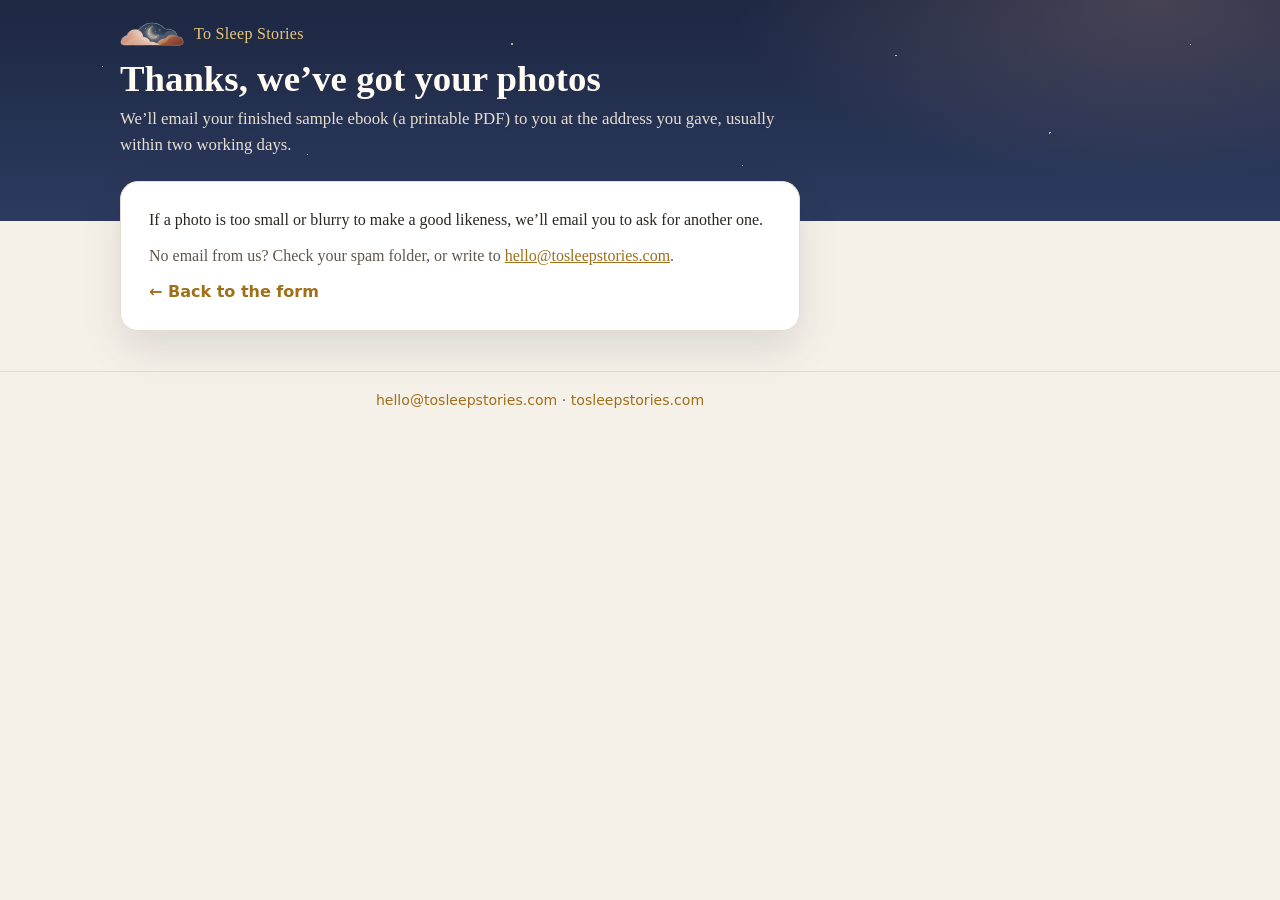
==== commit d4e7d80e: "Say printable ebook instead of storybook" ====
--- a/thanks.html
+++ b/thanks.html
@@ -15,7 +15,7 @@
     <div class="container masthead-inner">
       <p class="brand"><img src="assets/logo-mark.png" alt="" width="64" height="24" /><span>To Sleep Stories</span></p>
       <h1>Thanks, we’ve got your photos</h1>
-      <p class="lede">We’ll email your finished sample book to you at the address you gave, usually within two working days.</p>
+      <p class="lede">We’ll email your finished sample ebook (a printable PDF) to you at the address you gave, usually within two working days.</p>
     </div>
   </header>
 
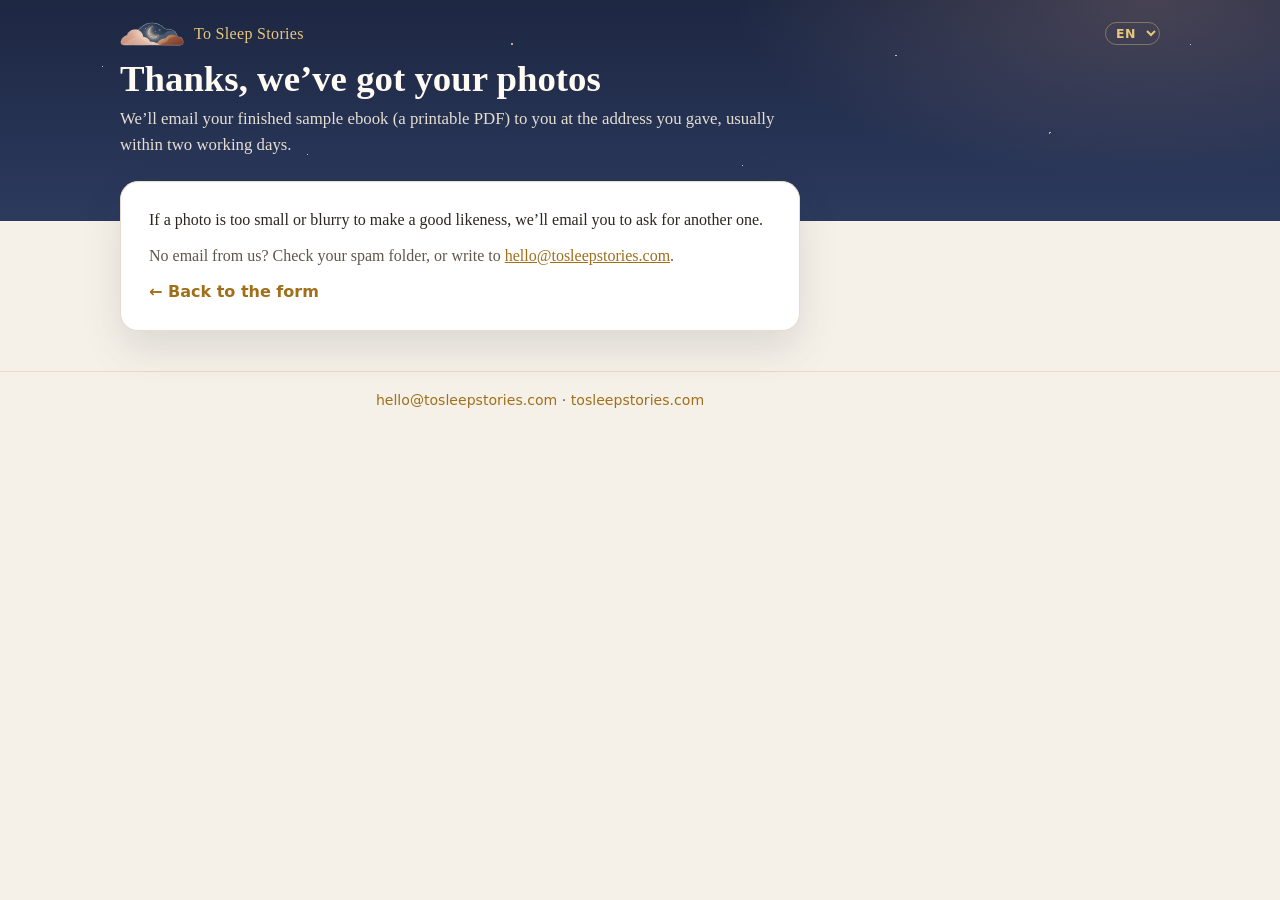
==== commit 7bb44088: "Translate partner pages: auto language from browser + small picker Adds i18n.js (EN, PT-PT, PT-BR, E" ====
--- a/thanks.html
+++ b/thanks.html
@@ -3,32 +3,37 @@
 <head>
   <meta charset="UTF-8" />
   <meta name="viewport" content="width=device-width, initial-scale=1" />
-  <title>Thanks, we’ve got your photos | To Sleep Stories</title>
+  <title data-i18n="thanks.title">Thanks, we’ve got your photos | To Sleep Stories</title>
   <meta name="robots" content="noindex" />
   <meta name="theme-color" content="#1d2742" />
   <link rel="icon" type="image/png" href="assets/logo.png" />
   <link rel="stylesheet" href="styles.css" />
+  <script src="analytics.js"></script>
 </head>
 <body>
   <header class="masthead night">
     <div class="stars" aria-hidden="true"></div>
     <div class="container masthead-inner">
+      <div class="lang-picker" id="lang-picker"></div>
       <p class="brand"><img src="assets/logo-mark.png" alt="" width="64" height="24" /><span>To Sleep Stories</span></p>
-      <h1>Thanks, we’ve got your photos</h1>
-      <p class="lede">We’ll email your finished sample ebook (a printable PDF) to you at the address you gave, usually within two working days.</p>
+      <h1 data-i18n="thanks.h1">Thanks, we’ve got your photos</h1>
+      <p class="lede" data-i18n="thanks.lede">We’ll email your finished sample ebook (a printable PDF) to you at the address you gave, usually within two working days.</p>
     </div>
   </header>
 
   <main class="container thanks">
     <div class="form-card">
-      <p>If a photo is too small or blurry to make a good likeness, we’ll email you to ask for another one.</p>
-      <p class="muted">No email from us? Check your spam folder, or write to <a href="mailto:hello@tosleepstories.com">hello@tosleepstories.com</a>.</p>
-      <p><a class="btn-link" href="index.html">← Back to the form</a></p>
+      <p data-i18n="thanks.retake">If a photo is too small or blurry to make a good likeness, we’ll email you to ask for another one.</p>
+      <p class="muted" data-i18n-html="thanks.spam">No email from us? Check your spam folder, or write to <a href="mailto:hello@tosleepstories.com">hello@tosleepstories.com</a>.</p>
+      <p><a class="btn-link" href="index.html" data-i18n="thanks.back">← Back to the form</a></p>
     </div>
   </main>
 
   <footer class="footer">
     <p class="container"><a href="mailto:hello@tosleepstories.com">hello@tosleepstories.com</a> · <a href="https://tosleepstories.com">tosleepstories.com</a></p>
   </footer>
+
+  <!-- Translations: picks the page language and translates data-i18n text -->
+  <script src="i18n.js"></script>
 </body>
 </html>
--- a/styles.css
+++ b/styles.css
@@ -45,6 +45,15 @@
 .brand img { height: 24px; width: auto; }
 .masthead h1 { margin: 0 0 6px; font-size: clamp(1.6rem, 3.6vw, 2.3rem); line-height: 1.15; color: #fffaf2; }
 .lede { margin: 0; font-size: 1.05rem; color: #e6dfd2; max-width: 40em; }
+/* Language picker: small, top right of the masthead (filled in by i18n.js) */
+.lang-picker { position: absolute; top: 0; right: 20px; }
+.lang-picker select {
+  width: auto; margin: 0; padding: 2px 6px;
+  font-family: var(--sans); font-size: 0.78rem; font-weight: 600; letter-spacing: 0.04em;
+  color: #e9c77a; background: transparent; border: 1px solid rgba(233, 199, 122, 0.4); border-radius: 999px; cursor: pointer;
+}
+.lang-picker select:hover { border-color: #e9c77a; }
+.lang-picker option { color: var(--ink); background: #fff; }
 
 /* ---- Form + samples ---- */
 .layout { display: grid; grid-template-columns: minmax(0, 1fr) 300px; gap: 28px; align-items: start; margin-top: -44px; position: relative; }
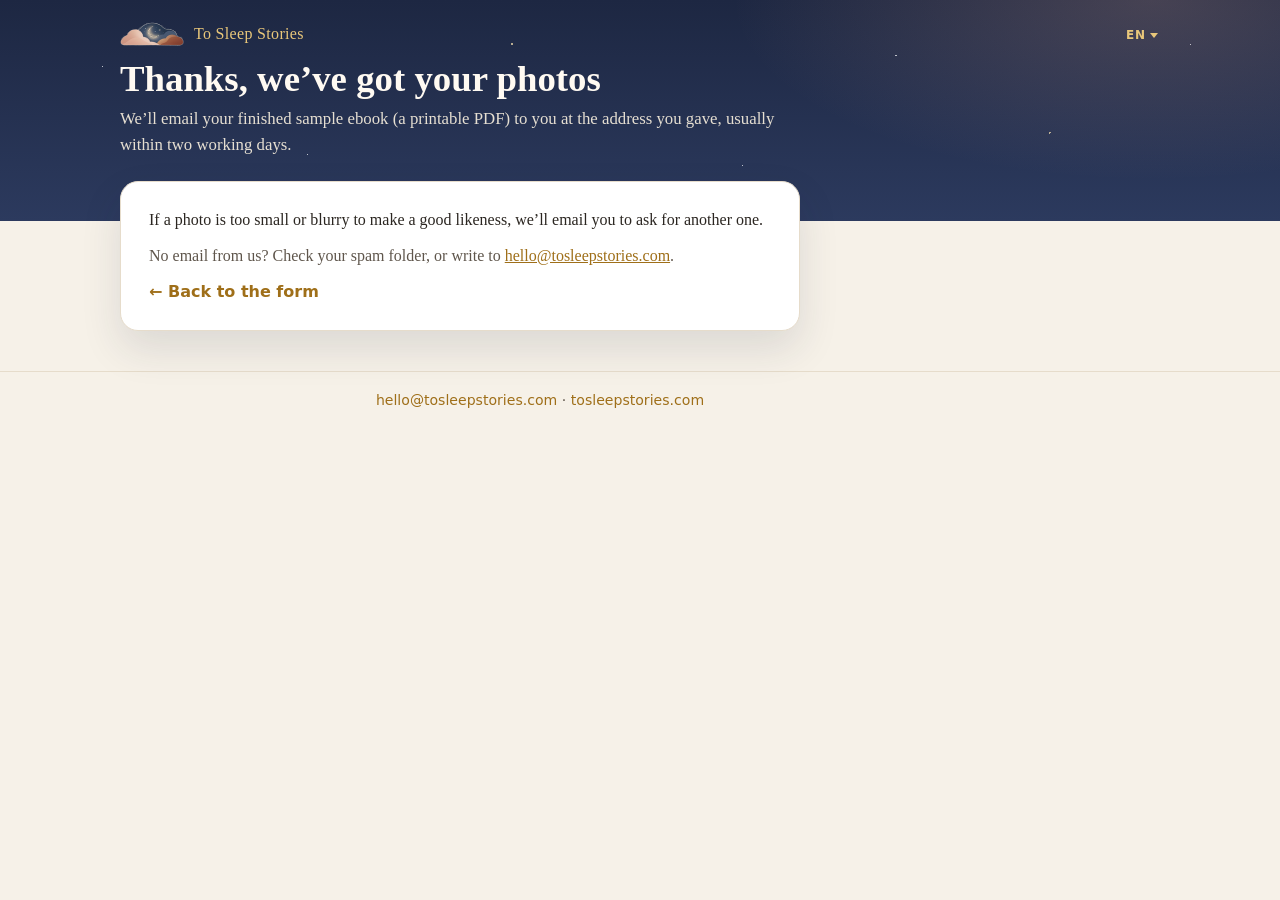
==== commit e005ebe3: "Smaller, borderless language picker; cache-bust CSS/JS" ====
--- a/thanks.html
+++ b/thanks.html
@@ -7,7 +7,7 @@
   <meta name="robots" content="noindex" />
   <meta name="theme-color" content="#1d2742" />
   <link rel="icon" type="image/png" href="assets/logo.png" />
-  <link rel="stylesheet" href="styles.css" />
+  <link rel="stylesheet" href="styles.css?v=2" />
   <script src="analytics.js"></script>
 </head>
 <body>
@@ -34,6 +34,6 @@
   </footer>
 
   <!-- Translations: picks the page language and translates data-i18n text -->
-  <script src="i18n.js"></script>
+  <script src="i18n.js?v=2"></script>
 </body>
 </html>
--- a/styles.css
+++ b/styles.css
@@ -48,11 +48,13 @@
 /* Language picker: small, top right of the masthead (filled in by i18n.js) */
 .lang-picker { position: absolute; top: 0; right: 20px; }
 .lang-picker select {
-  width: auto; margin: 0; padding: 2px 6px;
-  font-family: var(--sans); font-size: 0.78rem; font-weight: 600; letter-spacing: 0.04em;
-  color: #e9c77a; background: transparent; border: 1px solid rgba(233, 199, 122, 0.4); border-radius: 999px; cursor: pointer;
+  display: inline-block; width: auto; min-width: 0; height: auto; margin: 0; padding: 2px 14px 2px 4px;
+  -webkit-appearance: none; appearance: none;
+  font-family: var(--sans); font-size: 0.75rem; font-weight: 600; letter-spacing: 0.06em; line-height: 1.2;
+  color: #e9c77a; border: 0; border-radius: 0; box-shadow: none; cursor: pointer;
+  background: transparent url("data:image/svg+xml,%3Csvg xmlns='http://www.w3.org/2000/svg' width='8' height='5'%3E%3Cpath d='M0 0l4 5 4-5z' fill='%23e9c77a'/%3E%3C/svg%3E") no-repeat right 2px center;
 }
-.lang-picker select:hover { border-color: #e9c77a; }
+.lang-picker select:hover, .lang-picker select:focus { color: #fff; box-shadow: none; }
 .lang-picker option { color: var(--ink); background: #fff; }
 
 /* ---- Form + samples ---- */
